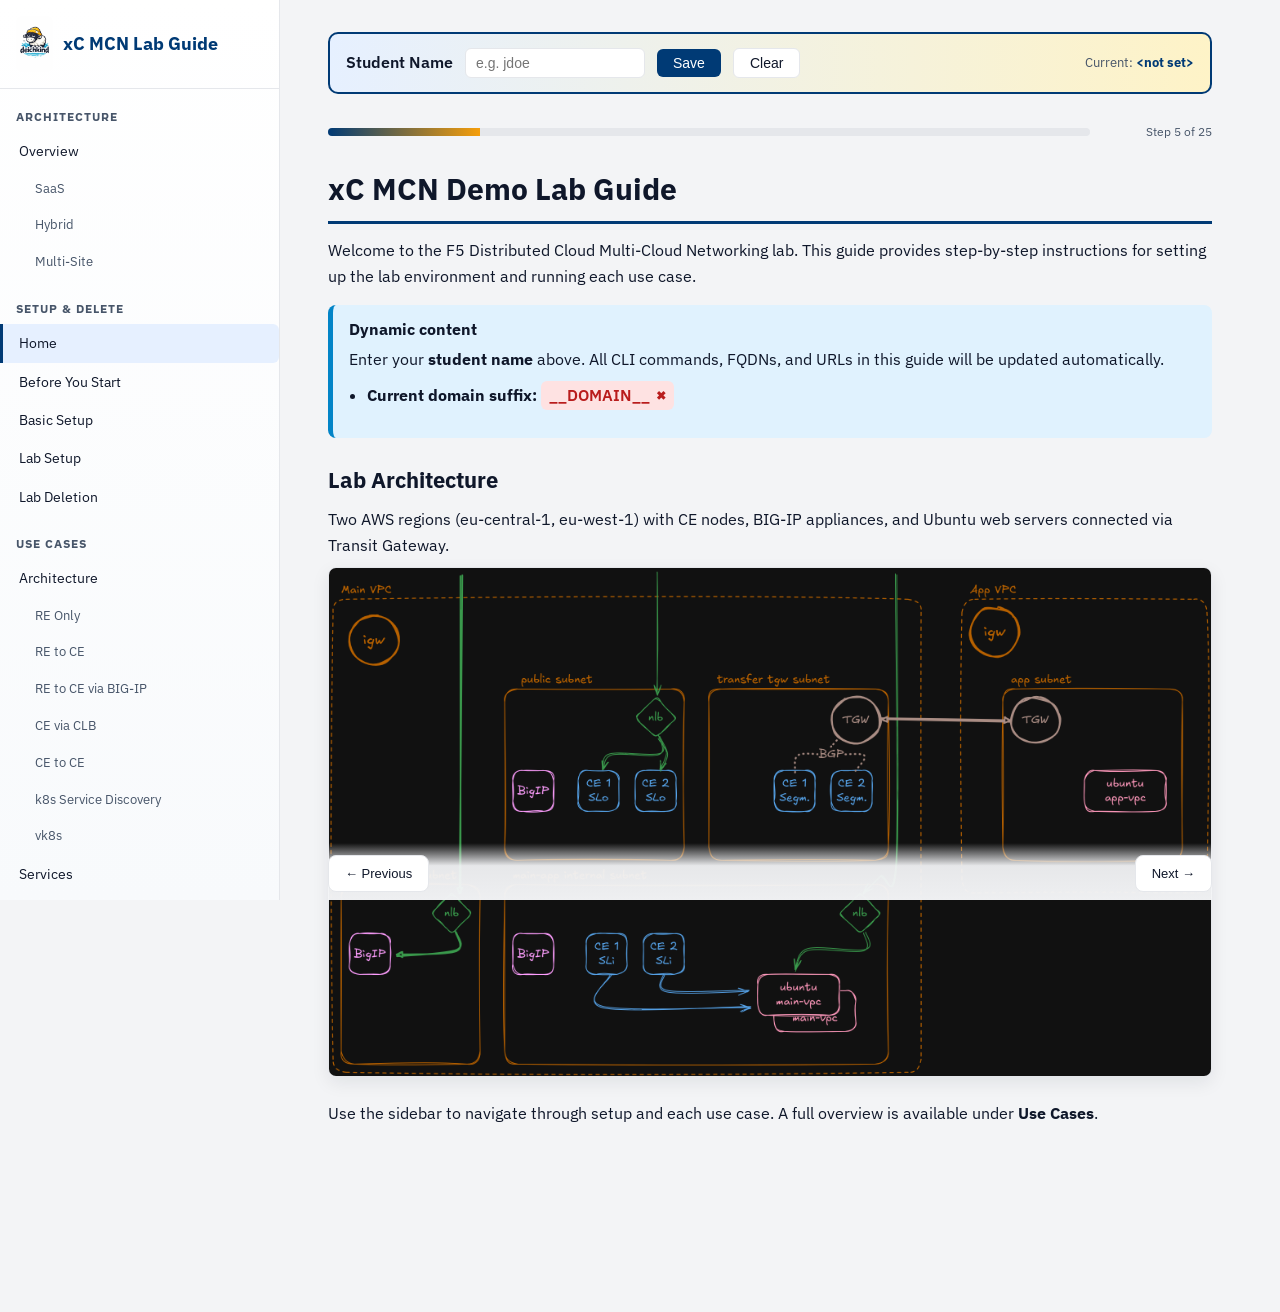
==== docs/lab-guide/index.html @ d55dbda2 "docs(config): add PARAMETERS.md as single source of truth, slim down lab guide table, link from all " ====
<!DOCTYPE html>
<html lang="en">
<head>
<meta charset="utf-8">
<meta name="viewport" content="width=device-width, initial-scale=1">
<title>xC MCN Demo Lab Guide</title>
<link rel="stylesheet" href="assets/style.css">
</head>
<body>

<nav class="sidebar">
  <div class="brand"><img src="../images/misc/de1chk1nd-logo.png" alt="de1chk1nd" class="brand-logo" onclick="openImageModal('../images/misc/de1chk1nd-logo.png')">xC MCN Lab Guide</div>
  <h2>Architecture</h2>
  <a href="#" data-target="arch-overview" onclick="show('arch-overview', event)">Overview</a>
  <a href="#" class="sub" data-target="arch-saas" onclick="show('arch-saas', event)">SaaS</a>
  <a href="#" class="sub" data-target="arch-hybrid" onclick="show('arch-hybrid', event)">Hybrid</a>
  <a href="#" class="sub" data-target="arch-multisite" onclick="show('arch-multisite', event)">Multi-Site</a>
  <h2>Setup &amp; Delete</h2>
  <a href="#" data-target="home" onclick="show('home', event)">Home</a>
  <a href="#" data-target="before-start" onclick="show('before-start', event)">Before You Start</a>
  <a href="#" data-target="os-setup" onclick="show('os-setup', event)">Basic Setup</a>
  <a href="#" data-target="setup-quick" onclick="show('setup-quick', event)">Lab Setup</a>
  <a href="#" data-target="lab-delete" onclick="show('lab-delete', event)">Lab Deletion</a>
  <h2>Use Cases</h2>
  <a href="#" data-target="use-cases" onclick="show('use-cases', event)">Architecture</a>
  <a href="#" class="sub" data-target="ns-re" onclick="show('ns-re', event)">RE Only</a>
  <a href="#" class="sub" data-target="ns-re-ce" onclick="show('ns-re-ce', event)">RE to CE</a>
  <a href="#" class="sub" data-target="ns-re-ce-bigip" onclick="show('ns-re-ce-bigip', event)">RE to CE via BIG-IP</a>
  <a href="#" class="sub" data-target="ns-ce-clb" onclick="show('ns-ce-clb', event)">CE via CLB</a>
  <a href="#" class="sub" data-target="ew-ce" onclick="show('ew-ce', event)">CE to CE</a>
  <a href="#" class="sub" data-target="sd-k8s" onclick="show('sd-k8s', event)">k8s Service Discovery</a>
  <a href="#" class="sub" data-target="vk8s" onclick="show('vk8s', event)">vk8s</a>
  <a href="#" data-target="svc-overview" onclick="show('svc-overview', event)">Services</a>
  <a href="#" class="sub" data-target="svc-jwt" onclick="show('svc-jwt', event)">JWT Validation</a>
  <a href="#" class="sub" data-target="svc-tls-auth" onclick="show('svc-tls-auth', event)">TLS Authentication</a>
  <hr class="divider">
  <h2>Work in Progress</h2>
  <a href="#" class="sub" data-target="wip" onclick="show('wip', event)">Use Cases</a>
  <hr class="divider">
  <h2>TL;DR</h2>
  <a href="#" class="sub" data-target="tldr-setup" onclick="show('tldr-setup', event)">Quick Setup</a>
  <a href="#" class="sub" data-target="tldr-teardown" onclick="show('tldr-teardown', event)">Teardown</a>
</nav>

<div class="main">

  <div class="student-bar">
    <label for="student-input">Student Name</label>
    <input id="student-input" type="text" placeholder="e.g. jdoe">
    <button onclick="saveStudent()">Save</button>
    <button class="ghost" onclick="clearStudent()">Clear</button>
    <span class="current">Current: <b id="student-display">&lt;not set&gt;</b></span>
  </div>

  <div class="progress">
    <div class="progress-track"><div class="progress-bar" id="progress-bar"></div></div>
    <div class="progress-label" id="progress-label">Step 1 of 12</div>
  </div>

  <!-- ===== ARCHITECTURE OVERVIEW ===== -->
  <section id="arch-overview">
    <h1>Architecture Overview</h1>

    <h2>What is F5 Distributed Cloud?</h2>
    <p>F5 Distributed Cloud (xC) is a platform that helps organizations make their applications <b>faster, more secure, and easier to manage</b> &mdash; no matter where they run.</p>
    <p>Whether your application is hosted in the public cloud, in a private data center, or spread across multiple environments: xC connects everything through <b>one global platform</b> with a single console and a unified policy engine. Instead of juggling separate tools for load balancing, WAF, DDoS, and networking, everything is consolidated in one place.</p>
    <p>The result: faster deployments, consistent security everywhere, and significantly less operational overhead.</p>

    <h2>The Global Network (PoPs)</h2>
    <p>At the core of xC is a global network of <b>Points of Presence (PoPs)</b> &mdash; think of them as secure entry points distributed around the world.</p>
    <p>When a user opens an application:</p>
    <ul>
      <li>They automatically connect to the <b>closest PoP</b></li>
      <li>Traffic is inspected, secured, and optimized right there</li>
      <li>Then it is safely forwarded to the application backend</li>
    </ul>
    <p>Every PoP is a full <b>Regional Edge (RE)</b> &mdash; not just a cache node. It can terminate TLS, apply WAF policies, mitigate DDoS attacks, and route requests to any backend, regardless of whether it runs in AWS, Azure, GCP, or on-premises.</p>
    <p>Because the PoPs are interconnected via a <b>private high-performance backbone</b> (not the public internet), traffic between locations is faster and more secure than traditional architectures.</p>
    <p>What makes this powerful:</p>
    <ul>
      <li>Users get <b>faster response times</b> &mdash; traffic is handled at the nearest edge</li>
      <li>Applications are <b>protected before traffic reaches them</b> &mdash; attacks are stopped at the PoP</li>
      <li>Organizations don&rsquo;t need to build their own global infrastructure</li>
    </ul>

    <a class="image-zoom" href="#" onclick="openImageModal('https://cdn.studio.f5.com/images/k6fem79d/production/f84444e070fd17eb003bcc18f01c0b40e561f7e3-8000x4500.png')">
      <img src="https://cdn.studio.f5.com/images/k6fem79d/production/f84444e070fd17eb003bcc18f01c0b40e561f7e3-8000x4500.png" alt="F5 Global Network PoP Infrastructure" style="max-width:100%">
    </a>
    <p><small>Source: <a href="https://www.f5.com/cloud" target="_blank" rel="noopener">f5.com/cloud</a></small></p>

    <h2>Business Use Cases</h2>

    <h3>Fast and Secure Public Applications</h3>
    <p>Deliver websites and APIs globally without worrying about infrastructure or attacks. The F5 network handles load balancing, security, and TLS &mdash; your team focuses on the application.</p>
    <p><b>Business value:</b> better user experience, higher conversion rates, fewer outages.</p>

    <h3>Secure Access to Private Applications</h3>
    <p>Employees and partners can access internal applications securely &mdash; without complex VPN setups. A lightweight Customer Edge in your environment connects to the platform automatically.</p>
    <p><b>Business value:</b> improved security (Zero Trust approach), easier access for users, reduced operational complexity.</p>

    <h3>Simplifying Multi-Cloud and Hybrid Environments</h3>
    <p>Applications often run in different places &mdash; AWS, Azure, on-prem, or all of the above. xC connects them into one consistent platform with unified policies and networking.</p>
    <p><b>Business value:</b> less complexity, faster deployments, more flexibility.</p>

    <h3>Connecting Legacy and Modern Applications</h3>
    <p>Existing systems in data centers can be securely connected or exposed without major redesign. Modernize at your own pace while keeping existing investments protected.</p>
    <p><b>Business value:</b> protect existing investments, enable gradual modernization, reduce risk during transformation.</p>

    <h2>Three Ways to Deploy</h2>
    <p>The platform is highly flexible and adapts to your environment &mdash; not the other way around. Depending on your requirements, you can deploy in three models:</p>
    <table>
      <tr><th>Model</th><th>Best For</th><th>How It Works</th></tr>
      <tr>
        <td><b><a href="#" data-target="arch-saas" onclick="show('arch-saas', event)">SaaS</a></b></td>
        <td>Quick wins, public-facing apps</td>
        <td>Traffic enters and exits via the F5 Global Network. No infrastructure to manage.</td>
      </tr>
      <tr>
        <td><b><a href="#" data-target="arch-hybrid" onclick="show('arch-hybrid', event)">Hybrid</a></b></td>
        <td>Private backends, compliance</td>
        <td>Traffic enters via the Global Network but exits through a Customer Edge (CE) into your private environment.</td>
      </tr>
      <tr>
        <td><b><a href="#" data-target="arch-multisite" onclick="show('arch-multisite', event)">Multi-Site</a></b></td>
        <td>East-west, edge computing</td>
        <td>Customer Edges at multiple locations connect through the xC fabric &mdash; secure cross-site communication without VPN tunnels.</td>
      </tr>
    </table>
    <p>The beauty of this approach: you can start with SaaS today and extend to Hybrid or Multi-Site tomorrow. Same console, same policies, no re-architecture required.</p>

    <hr>

    <h2>Putting It All Together</h2>
    <p>The following diagram shows how these three models work in practice:</p>
    <ol>
      <li><b>SaaS:</b> Users connect directly through the F5 PoP network to applications via the internet &mdash; security and load balancing are applied at the edge, no infrastructure needed.</li>
      <li><b>Hybrid:</b> Users connect via the PoP, which routes traffic through a private, encrypted tunnel to backend applications in your environment &mdash; no public exposure of your servers required.</li>
      <li><b>Multi-Site:</b> Internal users and applications at any site can connect n:n with other sites &mdash; with full security capabilities (WAF, DDoS, access control) applied at every hop.</li>
    </ol>
    <p>All three models are managed from <b>one console</b>, with <b>centralized policies</b> and <b>centralized logging</b> &mdash; regardless of how many sites, clouds, or deployment models you combine.</p>

    <a class="image-zoom" href="#" onclick="openImageModal('../images/overview-architecture/overview-xc.png')">
      <img src="../images/overview-architecture/overview-xc.png" alt="F5 Distributed Cloud Overview">
    </a>
  </section>
  <div class="section-nav" data-for="arch-overview" data-prev="home" data-next="arch-saas"></div>

  <!-- ===== ARCHITECTURE SAAS ===== -->
  <section id="arch-saas">
    <h1>SaaS Model</h1>
    <h2>The Fastest Path to Secure Application Delivery</h2>
    <p>In the SaaS model, your application traffic flows entirely through the <b>F5 Global Network</b>. Users connect to the nearest Regional Edge (PoP), where the platform terminates TLS, applies security policies (WAF, Bot Defense, DDoS), and forwards the request to your origin server over the internet.</p>
    <p>This is the architecture most people know from traditional CDN and WAF providers &mdash; and it works the same way here. The difference: it&rsquo;s just one deployment model out of three, and it shares the same policy engine and console as the more advanced options.</p>

    <a class="image-zoom" href="#" onclick="openImageModal('../images/overview-architecture/SaaS.png')">
      <img src="../images/overview-architecture/SaaS.png" alt="SaaS Architecture">
    </a>

    <h2>When to Use This</h2>
    <ul>
      <li>Public-facing web applications and APIs</li>
      <li>You want WAF, DDoS, and Bot protection <b>without deploying any infrastructure</b></li>
      <li>Your origin server is reachable over the internet (e.g. behind an AWS NLB, Azure LB, or a public IP)</li>
      <li>You need a quick, proven setup &mdash; minutes, not weeks</li>
    </ul>

    <h2>What You Get</h2>
    <ul>
      <li><b>Global load balancing</b> with anycast across 30+ PoPs</li>
      <li><b>Web Application Firewall</b> with managed rulesets (OWASP Top 10, CVEs, custom rules)</li>
      <li><b>DDoS mitigation</b> at the edge, before traffic reaches your infrastructure</li>
      <li><b>TLS management</b> with automated or custom certificates</li>
      <li><b>Observability</b> &mdash; request logs, security events, and dashboards out of the box</li>
    </ul>

    <div class="admonition info">
      <strong>In this lab</strong>
      The <a href="#" data-target="ns-re" onclick="show('ns-re', event)">RE Only</a> use case demonstrates the SaaS model: traffic enters via the Regional Edge and exits directly to the AWS backend via the internet.
    </div>
  </section>
  <div class="section-nav" data-for="arch-saas" data-prev="arch-overview" data-next="arch-hybrid"></div>

  <!-- ===== ARCHITECTURE HYBRID ===== -->
  <section id="arch-hybrid">
    <h1>Hybrid Model</h1>
    <h2>Extending the Platform Into Your Private Environment</h2>
    <p>The SaaS model works great for public backends &mdash; but what if your application runs in a private subnet, behind a firewall, or in an on-premises data center? That&rsquo;s where the <b>Customer Edge (CE)</b> comes in.</p>
    <p>A Customer Edge is a lightweight node (virtual machine or bare metal) that you deploy in your own environment. It connects back to the F5 Global Network automatically &mdash; no inbound firewall rules, no VPN configuration, no public IPs required. Traffic enters via the Regional Edge (just like SaaS), but instead of exiting over the internet, it travels through the private xC fabric to the CE, which forwards it to your local backend.</p>

    <a class="image-zoom" href="#" onclick="openImageModal('../images/overview-architecture/Hybrid.png')">
      <img src="../images/overview-architecture/Hybrid.png" alt="Hybrid Architecture">
    </a>

    <h2>Why This Matters</h2>
    <p>Traditional hybrid architectures require you to set up VPN tunnels, manage routing tables, and deploy separate security appliances at each location. With xC, you get all of that in a single deployment:</p>
    <ul>
      <li><b>One console</b> for security policies across cloud and on-prem</li>
      <li><b>No inbound firewall rules</b> &mdash; the CE initiates the connection outward</li>
      <li><b>Consistent WAF/Bot/DDoS protection</b> regardless of where the backend runs</li>
      <li><b>Faster time-to-service</b> &mdash; deploy a CE, point the load balancer to it, done</li>
    </ul>
    <p>You consolidate load balancing, security, and networking into one platform. That&rsquo;s less infrastructure to manage, fewer moving parts, and faster deployments.</p>

    <h2>When to Use This</h2>
    <ul>
      <li>Applications in private subnets (AWS VPC, Azure VNet, on-prem DC)</li>
      <li>You want the same security posture for cloud and on-prem workloads</li>
      <li>Compliance requirements that prevent direct internet exposure of backends</li>
      <li>You&rsquo;re looking to consolidate multiple tools (LB + WAF + networking) into one platform</li>
    </ul>

    <div class="admonition info">
      <strong>In this lab</strong>
      The <a href="#" data-target="ns-re-ce" onclick="show('ns-re-ce', event)">RE to CE</a> and <a href="#" data-target="ns-re-ce-bigip" onclick="show('ns-re-ce-bigip', event)">RE to CE via BIG-IP</a> use cases demonstrate the Hybrid model: traffic enters via RE and exits through the CE to private backends.
    </div>
  </section>
  <div class="section-nav" data-for="arch-hybrid" data-prev="arch-saas" data-next="arch-multisite"></div>

  <!-- ===== ARCHITECTURE MULTI-SITE ===== -->
  <section id="arch-multisite">
    <h1>Multi-Site Model</h1>
    <h2>Your Private PoPs &mdash; Everywhere</h2>
    <p>Think of the Customer Edge as more than just a gateway. In the Multi-Site model, the CE becomes a <b>full application proxy</b> at each location &mdash; capable of running load balancers, web application firewalls, and even container workloads directly at the edge.</p>
    <p>In simple terms: <b>you extend the F5 Global Network with your own private PoPs.</b> Each CE site can terminate traffic locally, apply security policies, and communicate with other CE sites through the xC fabric &mdash; without VPN tunnels, without VPC peering, without complex routing tables.</p>

    <a class="image-zoom" href="#" onclick="openImageModal('../images/overview-architecture/multi-site.png')">
      <img src="../images/overview-architecture/multi-site.png" alt="Multi-Site Architecture">
    </a>

    <h2>East-West Without the Complexity</h2>
    <p>Traditionally, connecting applications across regions or data centers means setting up VPN tunnels, Transit Gateways, or MPLS circuits. Each new connection adds complexity, cost, and latency.</p>
    <p>With xC Multi-Site, it&rsquo;s different: every CE automatically connects to every other CE through the xC fabric. Want to route traffic from Frankfurt to Dublin? Just create a load balancer that points from one CE to the other &mdash; the fabric handles the rest. Encrypted, fast, and with full security policies applied.</p>

    <h2>What a Customer Edge Can Do</h2>
    <ul>
      <li><b>Local TLS termination</b> &mdash; no round-trip to the cloud for every request</li>
      <li><b>Local WAF and security policies</b> &mdash; same policies as the global platform, enforced at the edge</li>
      <li><b>East-west load balancing</b> &mdash; route traffic between sites with low latency</li>
      <li><b>Service discovery</b> &mdash; automatically discover Kubernetes services or other endpoints</li>
      <li><b>Edge computing (vk8s)</b> &mdash; run container workloads directly on the CE, managed from the xC console</li>
    </ul>

    <h2>When to Use This</h2>
    <ul>
      <li>Cross-region or cross-cloud communication (east-west traffic)</li>
      <li>Applications that need local processing at the edge (latency-sensitive workloads)</li>
      <li>You want a consistent security and networking layer across all your sites</li>
      <li>You&rsquo;re replacing or consolidating VPN/MPLS/Transit Gateway setups</li>
    </ul>

    <div class="admonition info">
      <strong>In this lab</strong>
      The <a href="#" data-target="ns-ce-clb" onclick="show('ns-ce-clb', event)">CE via CLB</a>, <a href="#" data-target="ew-ce" onclick="show('ew-ce', event)">CE to CE</a>, <a href="#" data-target="sd-k8s" onclick="show('sd-k8s', event)">k8s Service Discovery</a>, and <a href="#" data-target="vk8s" onclick="show('vk8s', event)">vk8s</a> use cases demonstrate the Multi-Site model.
    </div>
  </section>
  <div class="section-nav" data-for="arch-multisite" data-prev="arch-hybrid" data-next="home"></div>

  <!-- ===== HOME ===== -->
  <section id="home" class="active">
    <h1>xC MCN Demo Lab Guide</h1>
    <p>Welcome to the F5 Distributed Cloud Multi-Cloud Networking lab. This guide provides step-by-step instructions for setting up the lab environment and running each use case.</p>

    <div class="admonition info">
      <strong>Dynamic content</strong>
      Enter your <b>student name</b> above. All CLI commands, FQDNs, and URLs in this guide will be updated automatically.
      <ul>
        <li><b>Current domain suffix:</b> <span id="domain-status" class="domain-badge pending">__DOMAIN__</span></li>
      </ul>
    </div>

    <h2>Lab Architecture</h2>
    <p>Two AWS regions (eu-central-1, eu-west-1) with CE nodes, BIG-IP appliances, and Ubuntu web servers connected via Transit Gateway.</p>
    <a class="image-zoom" href="#" onclick="openImageModal('../images/overview-aws-lab-v3.png')">
      <img src="../images/overview-aws-lab-v3.png" alt="AWS Lab Overview">
    </a>

    <p>Use the sidebar to navigate through setup and each use case. A full overview is available under <b>Use Cases</b>.</p>
  </section>
  <div class="section-nav" data-for="home" data-prev="arch-multisite" data-next="before-start"></div>

  <!-- ===== BEFORE YOU START ===== -->
  <section id="before-start">
    <h1>Before You Start</h1>
    <p>This lab expects a local workstation with tools installed and a few credentials on hand.</p>

    <h2>Prerequisites</h2>
    <table>
      <tr><th>Tool</th><th>Min Version</th><th>Purpose</th></tr>
      <tr><td>Terraform</td><td>&gt;= 1.0</td><td>Infrastructure provisioning</td></tr>
      <tr><td>Python 3</td><td>&gt;= 3.9</td><td>Setup scripts, CA generation</td></tr>
      <tr><td>yq</td><td>&gt;= 4.x</td><td>YAML parsing in shell</td></tr>
      <tr><td>envsubst</td><td>any</td><td>Template rendering in use cases</td></tr>
      <tr><td>ssh</td><td>any</td><td>Remote access for service discovery</td></tr>
      <tr><td>base64</td><td>any</td><td>Kubeconfig encoding</td></tr>
      <tr><td>curl</td><td>any</td><td>xC API calls</td></tr>
      <tr><td>openssl</td><td>any</td><td>Certificate generation</td></tr>
      <tr><td>git</td><td>any</td><td>Repository root detection</td></tr>
    </table>

    <h2>Required Credentials</h2>
    <ul>
      <li>AWS Access Key + Secret (and STS Token if temporary)</li>
      <li>xC Tenant name and Namespace</li>
      <li>xC API certificate (.p12) and password</li>
    </ul>

    <div class="admonition info">
      <strong>Tip</strong>
      Your student name will be used in domain names and resource naming. Set it once at the top of the page.
      <div class="note">Student name must be DNS-safe: lowercase <code>[a-z0-9-]</code>, 1-16 chars, start/end alphanumeric.</div>
    </div>
  </section>
  <div class="section-nav" data-for="before-start" data-prev="home" data-next="os-setup"></div>

  <!-- ===== BASIC SETUP ===== -->
  <section id="os-setup">
    <h1>Basic Setup</h1>
    <p>Three steps: install OS tools, clone the repository, then set up a Python environment.</p>

    <h2 class="step">1. Install Tools</h2>

    <p class="platform-heading linux">Linux (Ubuntu / Debian)</p>
<pre><code># Terraform
wget -O - https://apt.releases.hashicorp.com/gpg | sudo gpg --dearmor -o /usr/share/keyrings/hashicorp-archive-keyring.gpg
echo "deb [signed-by=/usr/share/keyrings/hashicorp-archive-keyring.gpg] https://apt.releases.hashicorp.com $(lsb_release -cs) main" | sudo tee /etc/apt/sources.list.d/hashicorp.list
sudo apt update && sudo apt install -y terraform

# Python 3 + pip
sudo apt install -y python3 python3-pip

# Tools
sudo apt install -y yq curl openssl git gettext-base
</code></pre>

    <p class="platform-heading mac">macOS</p>
<pre><code>brew install terraform python yq curl openssl git gettext
</code></pre>

    <div class="admonition info">
      <strong>Note</strong>
      <code>gettext-base</code> (Linux) / <code>gettext</code> (macOS) provides <code>envsubst</code> which is required by the use-case scripts.
    </div>

    <h2 class="step">2. Python Packages</h2>
    <p>Python dependencies are managed via <code>requirements.txt</code> in a virtual environment. This works the same on Linux and macOS.</p>

    <h3>Clone the repository</h3>
<pre><code>git clone https://github.com/de1chk1nd/xC-mcn-demo.git
cd xC-mcn-demo
</code></pre>

    <h3>Create venv and install dependencies</h3>
<pre><code>python3 -m venv .venv
source .venv/bin/activate
pip install -r requirements.txt
</code></pre>

  </section>
  <div class="section-nav" data-for="os-setup" data-prev="before-start" data-next="setup-quick"></div>

  <!-- ===== USE CASE OVERVIEW ===== -->
  <section id="use-cases">
    <h1>Use Cases Overview</h1>

    <div class="admonition info">
      <strong>Student name required</strong>
      All FQDNs and test links on the following pages are generated dynamically based on your student name. Make sure it is set in the bar above before proceeding.
      <ul>
        <li><b>Domain suffix:</b> <span class="domain-badge pending">__DOMAIN__</span></li>
      </ul>
    </div>

    <p>All automated use cases live under <code>xC-use-cases/</code> and have <code>setup.sh</code> and <code>delete.sh</code> scripts.</p>
    <table>
      <tr><th>Use Case</th><th>Direction</th><th>Ingress</th><th>Egress</th><th>WAF</th></tr>
      <tr><td><a href="#" data-target="ns-re" onclick="show('ns-re', event)">N-S RE only</a></td><td>North-South</td><td>RE</td><td>Internet</td><td>Yes</td></tr>
      <tr><td><a href="#" data-target="ns-re-ce" onclick="show('ns-re-ce', event)">N-S RE to CE</a></td><td>North-South</td><td>RE</td><td>CE</td><td>Yes</td></tr>
      <tr><td><a href="#" data-target="ns-re-ce-bigip" onclick="show('ns-re-ce-bigip', event)">N-S RE to CE via BigIP</a></td><td>North-South</td><td>RE</td><td>CE &rarr; BigIP</td><td>Yes</td></tr>
      <tr><td><a href="#" data-target="ns-ce-clb" onclick="show('ns-ce-clb', event)">N-S CE via CLB</a></td><td>North-South</td><td>CE (CLB)</td><td>CE</td><td>Yes</td></tr>
      <tr><td><a href="#" data-target="ew-ce" onclick="show('ew-ce', event)">E-W CE to CE</a></td><td>East-West</td><td>CE</td><td>CE (remote)</td><td>Yes</td></tr>
      <tr><td><a href="#" data-target="sd-k8s" onclick="show('sd-k8s', event)">k8s Service Discovery</a></td><td>North-South</td><td>RE</td><td>CE &rarr; k8s</td><td>Yes</td></tr>
      <tr><td><a href="#" data-target="vk8s" onclick="show('vk8s', event)">vk8s</a></td><td>North-South</td><td>RE</td><td>CE (vk8s)</td><td>Yes</td></tr>
    </table>
  </section>
  <div class="section-nav" data-for="use-cases" data-prev="lab-delete" data-next="ns-re"></div>

  <!-- ===== LAB SETUP ===== -->
  <section id="setup-quick">
    <h1>Lab Setup</h1>
    <p>This assumes you completed the <b>Basic Setup</b> (tools installed, repo cloned). If you are returning on a different day, start with Step 1 to re-activate your environment.</p>

    <h2 class="step">1. Activate Environment</h2>
    <p>Navigate into the repository and activate the Python virtual environment.</p>
<pre><code>cd xC-mcn-demo
source .venv/bin/activate</code></pre>

    <h2 class="step">2. Gather Credentials</h2>
    <p>You need two sets of credentials before configuring the lab.</p>

    <h3>F5 xC API Certificate</h3>
    <ol>
      <li>Log in to the <b>F5 Distributed Cloud Console</b>.</li>
      <li>Navigate to <b>Administration &rarr; Credentials &rarr; API Credentials</b>.</li>
      <li>Create or download an API certificate (<code>.p12</code> file).</li>
      <li>Note the <b>password</b> you set during creation.</li>
      <li>Copy the file into the repository:</li>
    </ol>
<pre><code>cp ~/Downloads/your-cert.p12 ./setup-init/.xC/</code></pre>

    <h3>AWS Credentials</h3>
    <p>Obtain temporary (STS) or static AWS credentials from your AWS account or lab portal:</p>
    <ul>
      <li><code>aws_access_key_id</code></li>
      <li><code>aws_secret_access_key</code></li>
      <li><code>aws_session_token</code> (if using STS / temporary credentials)</li>
    </ul>

    <h2 class="step">3. Configure</h2>
    <p>Copy the template and open it in your editor:</p>
<pre><code>cp ./setup-init/template/config.yaml ./setup-init/config.yaml
vim ./setup-init/config.yaml</code></pre>

    <p>Fill in the required parameters (<b>*</b>). Everything else is auto-populated or has sensible defaults.</p>

    <table>
      <tr><th>Section</th><th>Parameter</th><th></th><th>Description</th></tr>
      <tr><td rowspan="3"><b>aws</b></td><td><code>aws_access_key_id</code></td><td><b>*</b></td><td>AWS Access Key (or set <code>AWS_ACCESS_KEY_ID</code> env var)</td></tr>
      <tr><td><code>aws_secret_access_key</code></td><td><b>*</b></td><td>AWS Secret Key (or set <code>AWS_SECRET_ACCESS_KEY</code> env var)</td></tr>
      <tr><td><code>aws_session_token</code></td><td></td><td>STS token if using temporary credentials (or <code>AWS_SESSION_TOKEN</code> env var)</td></tr>
      <tr><td rowspan="2"><b>student</b></td><td><code>name</code></td><td><b>*</b></td><td>Your unique lab ID &mdash; drives DNS, certs, and resource naming</td></tr>
      <tr><td><code>email</code></td><td><b>*</b></td><td>Contact email for resource tagging</td></tr>
      <tr><td rowspan="3"><b>xC</b></td><td><code>p12_auth</code></td><td><b>*</b></td><td>Path to the <code>.p12</code> certificate file</td></tr>
      <tr><td><code>p_12_pwd</code></td><td><b>*</b></td><td>Password for the P12 certificate</td></tr>
      <tr><td><code>tenant</code></td><td><b>*</b></td><td>xC tenant name &mdash; <code>tenant_api</code> and <code>tenant_shrt</code> are auto-derived</td></tr>
      <tr><td><b>xC</b></td><td><code>tenant_anycast_ip</code></td><td></td><td>Auto-fetched from API &mdash; set manually to override with a secondary IP</td></tr>
      <tr><td><b>f5</b></td><td><code>f5_password</code></td><td></td><td>BIG-IP admin password (default provided)</td></tr>
    </table>
    <p><small><b>*</b> = mandatory. All other parameters are auto-populated, auto-derived, or have defaults. See the <a href="../../setup-init/template/PARAMETERS.md" target="_blank" rel="noopener">full parameter reference</a> for details.</small></p>

    <div class="admonition warning">
      <strong>About the student name</strong>
      This is the most important parameter. It defines your DNS domain suffix (<code>__DOMAIN__</code>) and is used in certificate names, xC object names, SSH key paths, and Route53 records. Choose it carefully &mdash; changing it later requires a full teardown and redeploy. Rules: lowercase letters, digits, and hyphens only (<code>[a-z0-9-]</code>), max 16 characters.
    </div>

    <h2 class="step">4. Deploy</h2>
<pre><code>./setup-init/bin/initialize.sh init</code></pre>
    <p>This will automatically:</p>
    <ul>
      <li>Detect your public IP</li>
      <li>Generate a Certificate Authority in <code>./setup-init/.cert/ca/</code></li>
      <li>Update AWS credentials in <code>~/.aws/credentials</code></li>
      <li>Convert the xC P12 certificate to PEM</li>
      <li>Run Terraform (<code>fmt</code>, <code>init</code>, <code>plan</code>, <code>apply</code>)</li>
    </ul>

    <h2 class="step">5. Post Install</h2>
    <p>Add local <code>/etc/hosts</code> entries and open SSH sessions to all lab servers.</p>

    <p class="platform-heading linux">Linux</p>
    <p>Hostfile</p>
<pre><code>terraform -chdir="./infrastructure" output -raw etc-hosts | xclip -sel clip
sudo vim /etc/hosts</code></pre>
    <p>SSH Access</p>
<pre><code>chmod +x ./setup-init/.ssh/ssh-key-permission_lnx.sh
./setup-init/.ssh/ssh-key-permission_lnx.sh all</code></pre>

    <p class="platform-heading mac">macOS</p>
    <p>Hostfile</p>
<pre><code>terraform -chdir="./infrastructure" output -raw etc-hosts | pbcopy
sudo vim /etc/hosts</code></pre>
    <p>SSH Access</p>
<pre><code>chmod +x ./setup-init/.ssh/ssh-key-permission_mac.sh
./setup-init/.ssh/ssh-key-permission_mac.sh all</code></pre>

    <hr>

    <h2>Appendix: Lab Setup Reference</h2>

    <h3>Wait for Components</h3>
    <table>
      <tr><th>Component</th><th>Estimated Time</th><th>How to verify</th></tr>
      <tr><td>Terraform</td><td>2-3 min</td><td>Script completes without errors</td></tr>
      <tr><td>BIG-IP</td><td>5-7 min</td><td>AS3 deploys pools and virtual servers</td></tr>
      <tr><td>xC Gateways</td><td>15-20 min</td><td>Check xC Console: gateways show <b>online</b></td></tr>
    </table>

    <h3>Device Access</h3>
    <table>
      <tr><th>Device</th><th>FQDN</th><th>Username</th><th>Password</th></tr>
      <tr>
        <td><span class="region-central">BIG-IP EU-Central</span></td>
        <td><a href="https://bigip-mgmt-eu-central-1.__DOMAIN__" target="_blank" rel="noopener"><code>bigip-mgmt-eu-central-1.__DOMAIN__</code></a></td>
        <td><code>admin</code></td>
        <td><code>DefaultLabPwd!2026</code> *</td>
      </tr>
      <tr>
        <td><span class="region-west">BIG-IP EU-West</span></td>
        <td><a href="https://bigip-mgmt-eu-west-1.__DOMAIN__" target="_blank" rel="noopener"><code>bigip-mgmt-eu-west-1.__DOMAIN__</code></a></td>
        <td><code>admin</code></td>
        <td><code>DefaultLabPwd!2026</code> *</td>
      </tr>
    </table>
    <p><small>* Default password &mdash; verify the current value in <code>setup-init/config.yaml</code> → <code>f5_password</code></small></p>

    <h3>Initialization Commands</h3>
    <table>
      <tr><th>Command</th><th>Description</th></tr>
      <tr><td><code>./setup-init/bin/initialize.sh init</code></td><td>Full initialization: IP detection, CA, AWS credentials, xC cert, Anycast IP, Terraform deploy</td></tr>
      <tr><td><code>./setup-init/bin/initialize.sh update-creds</code></td><td>Update AWS credentials only (after STS token rotation)</td></tr>
      <tr><td><code>./setup-init/bin/initialize.sh generate-ca</code></td><td>Generate Certificate Authority only (no Terraform, no AWS)</td></tr>
    </table>

  </section>
  <div class="section-nav" data-for="setup-quick" data-prev="os-setup" data-next="lab-delete"></div>

  <!-- ===== LAB DELETION ===== -->
  <section id="lab-delete">
    <h1>Lab Deletion</h1>
    <p>When you are done with the lab, tear down all infrastructure and clean up local artifacts.</p>

    <h2 class="step">1. Update Credentials (if expired)</h2>
    <p>If your AWS credentials have expired since the initial setup, update <code>config.yaml</code> and run:</p>
<pre><code>./setup-init/bin/initialize.sh update-creds</code></pre>

    <h2 class="step">2. Destroy Infrastructure</h2>
    <p>This will destroy all AWS resources, remove generated certificates, clean up the AWS profile, and reset auto-populated config values.</p>
<pre><code>./setup-init/bin/delete.sh</code></pre>

    <h2 class="step">3. Remove /etc/hosts Entries</h2>
    <p>Manually remove the lab entries you added during post install:</p>
<pre><code>sudo vim /etc/hosts</code></pre>

    <div class="admonition warning">
      <strong>What the delete script removes</strong>
      <ul>
        <li>All Terraform-managed AWS infrastructure</li>
        <li>Generated xC PEM certificate (<code>.xC/xc-curl.crt.pem</code>)</li>
        <li>CA and domain certificates (<code>.cert/</code>)</li>
        <li>AWS credentials profile (<code>xc-mcn-lab</code>) from <code>~/.aws/credentials</code></li>
        <li>Auto-populated values in <code>config.yaml</code> (IP, CA paths)</li>
      </ul>
    </div>
  </section>
  <div class="section-nav" data-for="lab-delete" data-prev="setup-quick" data-next="use-cases"></div>

  <!-- ===== NS RE ONLY ===== -->
  <section id="ns-re">
    <h1>North-South: RE Only</h1>
    <p>Create an HTTP load balancer with ingress and egress via <b>Regional Edge (RE)</b>.</p>
    <p>Egress goes directly via the Internet using DNS service discovery (FQDN) of AWS NLB names across EU-Central-1 and EU-West-1. A default <b>Web Application Firewall</b> policy is attached to the load balancer, guaranteeing common security policies and metrics across different environments.</p>

    <a class="image-zoom" href="#" onclick="openImageModal('../images/use-cases/RE-only.png')">
      <img src="../images/use-cases/RE-only.png" alt="Use Case - RE Only">
    </a>

    <h2>Deploy</h2>
    <p>The script fetches NLB DNS names from Terraform outputs, generates origin pool and load balancer payloads from templates, and creates both objects via the xC API.</p>
<pre><code>chmod +x "./xC-use-cases/Architecture/RE-only/bin/setup.sh"
"./xC-use-cases/Architecture/RE-only/bin/setup.sh"</code></pre>

    <h2>Test</h2>
    <p>Access the load balancer FQDN and verify the <b>hostname</b> field in the JSON response. Load balancing alternates between eu-central-1 and eu-west-1.</p>
    <div class="test-row">
      <a class="test-access" href="https://echo-public.__DOMAIN__" target="_blank" rel="noopener">
        <span class="arrow">&#8594;</span> echo-public.__DOMAIN__
      </a>
      <a class="test-waf" href="https://echo-public.__DOMAIN__/?a=%3Cscript%3E" target="_blank" rel="noopener">Test WAF</a>
    </div>

    <h2>Delete</h2>
    <p>Removes the HTTP load balancer, origin pool, and cleans up generated payload files.</p>
<pre><code>chmod +x "./xC-use-cases/Architecture/RE-only/bin/delete.sh"
"./xC-use-cases/Architecture/RE-only/bin/delete.sh"</code></pre>

    <hr>
    <h2>Appendix</h2>
    <div class="tech-doc-ref">
      <span>&#128196;</span>
      <span>For file references, API endpoints, and script details see the <a href="../../xC-use-cases/Architecture/RE-only/README.md" target="_blank" rel="noopener">Technical Documentation</a></span>
    </div>
  </section>
  <div class="section-nav" data-for="ns-re" data-prev="use-cases" data-next="ns-re-ce"></div>

  <!-- ===== NS RE to CE ===== -->
  <section id="ns-re-ce">
    <h1>North-South: RE to CE</h1>
    <p>Create HTTP load balancers with ingress via <b>Regional Edge (RE)</b> and egress via <b>Customer Edge (CE)</b> on AWS.</p>
    <p>Three load balancers are deployed: a combined LB routing to both regions, and one dedicated LB per region (eu-central, eu-west). A default <b>Web Application Firewall</b> policy is attached to each load balancer.</p>

    <a class="image-zoom" href="#" onclick="openImageModal('../images/use-cases/RE-to-CE.png')">
      <img src="../images/use-cases/RE-to-CE.png" alt="Use Case - RE to CE">
    </a>

    <h2>Deploy</h2>
    <p>The script generates server certificates for all three FQDNs, uploads them to xC, and creates the HTTP load balancers via the xC API.</p>
<pre><code>chmod +x "./xC-use-cases/Architecture/RE-to-CE/bin/setup.sh"
"./xC-use-cases/Architecture/RE-to-CE/bin/setup.sh"</code></pre>

    <h2>Test</h2>
    <p>Verify the <b>hostname</b> field in the JSON response. The regional LBs return servers from their region only, while the combined LB load balances across both regions.</p>
    <div class="test-row">
      <a class="test-access" href="https://echo-hybrid.__DOMAIN__" target="_blank" rel="noopener">
        <span class="arrow">&#8594;</span> echo-hybrid.__DOMAIN__
      </a>
      <a class="test-waf" href="https://echo-hybrid.__DOMAIN__/?a=%3Cscript%3E" target="_blank" rel="noopener">Test WAF</a>
    </div>
    <div class="test-row">
      <a class="test-access" href="https://echo-hybrid-central.__DOMAIN__" target="_blank" rel="noopener">
        <span class="arrow">&#8594;</span> echo-hybrid-central.__DOMAIN__
      </a>
      <a class="test-waf" href="https://echo-hybrid-central.__DOMAIN__/?a=%3Cscript%3E" target="_blank" rel="noopener">Test WAF</a>
    </div>
    <div class="test-row">
      <a class="test-access" href="https://echo-hybrid-west.__DOMAIN__" target="_blank" rel="noopener">
        <span class="arrow">&#8594;</span> echo-hybrid-west.__DOMAIN__
      </a>
      <a class="test-waf" href="https://echo-hybrid-west.__DOMAIN__/?a=%3Cscript%3E" target="_blank" rel="noopener">Test WAF</a>
    </div>

    <h2>Delete</h2>
    <p>Removes all three HTTP load balancers, certificates from xC, and cleans up generated files.</p>
<pre><code>chmod +x "./xC-use-cases/Architecture/RE-to-CE/bin/delete.sh"
"./xC-use-cases/Architecture/RE-to-CE/bin/delete.sh"</code></pre>

    <hr>
    <h2>Appendix</h2>
    <div class="tech-doc-ref">
      <span>&#128196;</span>
      <span>For file references, API endpoints, and script details see the <a href="../../xC-use-cases/Architecture/RE-to-CE/README.md" target="_blank" rel="noopener">Technical Documentation</a></span>
    </div>
  </section>
  <div class="section-nav" data-for="ns-re-ce" data-prev="ns-re" data-next="ns-re-ce-bigip"></div>

  <!-- ===== NS RE to CE via BIG-IP ===== -->
  <section id="ns-re-ce-bigip">
    <h1>North-South: RE to CE via BIG-IP</h1>
    <p>Create HTTP load balancers with ingress via <b>Regional Edge (RE)</b> and egress via <b>Customer Edge (CE)</b> on AWS, forwarding traffic to a local <b>BIG-IP</b> appliance. One load balancer per region, each pointing to the BIG-IP origin pool in its respective region.</p>
    <p>A default <b>Web Application Firewall</b> policy is attached to each load balancer. The BIG-IP appliance injects a custom header via an iRule, demonstrating F5 "better together" integration.</p>

    <a class="image-zoom" href="#" onclick="openImageModal('../images/use-cases/RE-to-CE w bigip.png')">
      <img src="../images/use-cases/RE-to-CE w bigip.png" alt="Use Case - RE to CE via BIG-IP">
    </a>

    <h2>Deploy</h2>
    <p>The script generates server certificates for both FQDNs, uploads them to xC, and creates the HTTP load balancers via the xC API.</p>
<pre><code>chmod +x "./xC-use-cases/Architecture/RE-to-CE-bigip/bin/setup.sh"
"./xC-use-cases/Architecture/RE-to-CE-bigip/bin/setup.sh"</code></pre>

    <h2>Test</h2>
    <p>Access each FQDN and verify the JSON response. Since traffic passes through the BIG-IP, you should see a <b>custom header</b> injected by a BIG-IP iRule in the response.</p>
    <div class="test-row">
      <a class="test-access" href="https://bigip-echo-eu-central.__DOMAIN__" target="_blank" rel="noopener">
        <span class="arrow">&#8594;</span> bigip-echo-eu-central.__DOMAIN__
      </a>
      <a class="test-waf" href="https://bigip-echo-eu-central.__DOMAIN__/?a=%3Cscript%3E" target="_blank" rel="noopener">Test WAF</a>
    </div>
    <div class="test-row">
      <a class="test-access" href="https://bigip-echo-eu-west.__DOMAIN__" target="_blank" rel="noopener">
        <span class="arrow">&#8594;</span> bigip-echo-eu-west.__DOMAIN__
      </a>
      <a class="test-waf" href="https://bigip-echo-eu-west.__DOMAIN__/?a=%3Cscript%3E" target="_blank" rel="noopener">Test WAF</a>
    </div>

    <h3>iRule Custom Header</h3>
    <p>The BIG-IP iRule adds a custom header to every response. Look for the additional header entry in the JSON output:</p>
    <a class="image-zoom" href="#" onclick="openImageModal('../images/use-cases/re-to-ce-bigip/00-header-json.png')">
      <img src="../images/use-cases/re-to-ce-bigip/00-header-json.png" alt="iRule custom header in JSON response">
    </a>

    <h2>Delete</h2>
    <p>Removes both HTTP load balancers, certificates from xC, and cleans up generated files.</p>
<pre><code>chmod +x "./xC-use-cases/Architecture/RE-to-CE-bigip/bin/delete.sh"
"./xC-use-cases/Architecture/RE-to-CE-bigip/bin/delete.sh"</code></pre>

    <hr>

    <h2>Appendix: BIG-IP APM Local Authentication</h2>
    <p>Add an APM access policy with local user authentication on the eu-central BIG-IP. This demonstrates how BIG-IP APM can enforce authentication in front of application workloads, even when traffic is routed through the xC fabric.</p>

    <h3>BIG-IP Management Access</h3>
    <table>
      <tr><th>Device</th><th>FQDN</th><th>Username</th><th>Password</th></tr>
      <tr>
        <td><span class="region-central">BIG-IP EU-Central</span></td>
        <td><a href="https://bigip-mgmt-eu-central-1.__DOMAIN__" target="_blank" rel="noopener"><code>bigip-mgmt-eu-central-1.__DOMAIN__</code></a></td>
        <td><code>admin</code></td>
        <td><code>DefaultLabPwd!2026</code> *</td>
      </tr>
      <tr>
        <td><span class="region-west">BIG-IP EU-West</span></td>
        <td><a href="https://bigip-mgmt-eu-west-1.__DOMAIN__" target="_blank" rel="noopener"><code>bigip-mgmt-eu-west-1.__DOMAIN__</code></a></td>
        <td><code>admin</code></td>
        <td><code>DefaultLabPwd!2026</code> *</td>
      </tr>
    </table>
    <p><small>* Default password &mdash; verify the current value in <code>setup-init/config.yaml</code> → <code>f5_password</code></small></p>

    <h3>Step 1: Create Local User Database</h3>
    <p>Navigate to <b>Access &rarr; Authentication &rarr; Local User DB &rarr; Instances</b> and create a new instance <code>local-user-db</code>.</p>
    <a class="image-zoom" href="#" onclick="openImageModal('../images/use-cases/re-to-ce-bigip/01-bigip-local-db.png')">
      <img src="../images/use-cases/re-to-ce-bigip/01-bigip-local-db.png" alt="BIG-IP Local User Database">
    </a>

    <h3>Step 2: Create a User</h3>
    <p>Add a user to the local database: username <code>alice</code>, password of your choice, instance <code>local-user-db</code>.</p>
    <a class="image-zoom" href="#" onclick="openImageModal('../images/use-cases/re-to-ce-bigip/02-bigip-local-user.png')">
      <img src="../images/use-cases/re-to-ce-bigip/02-bigip-local-user.png" alt="BIG-IP Local User">
    </a>

    <h3>Step 3: Create Access Profile</h3>
    <p>Navigate to <b>Access &rarr; Profiles / Policies &rarr; Access Profiles</b> and create a new profile <code>local-auth</code> (type: <b>All</b>, language: <b>English</b>).</p>
    <a class="image-zoom" href="#" onclick="openImageModal('../images/use-cases/re-to-ce-bigip/03-access-profile.png')">
      <img src="../images/use-cases/re-to-ce-bigip/03-access-profile.png" alt="BIG-IP Access Profile">
    </a>

    <h3>Step 4: Edit Access Policy</h3>
    <p>Open the Visual Policy Editor and configure the flow:</p>
    <p><b>Start &rarr; Login Page &rarr; LocalDB Auth</b> (instance <code>local-user-db</code>) <b>&rarr; Allow</b></p>
    <p>Click <b>Apply Access Policy</b> when done.</p>
    <a class="image-zoom" href="#" onclick="openImageModal('../images/use-cases/re-to-ce-bigip/04-access-vpe.png')">
      <img src="../images/use-cases/re-to-ce-bigip/04-access-vpe.png" alt="BIG-IP Visual Policy Editor">
    </a>

    <h3>Step 5: Assign Policy to Virtual Server</h3>
    <p>Switch to partition <code>xcmcnlab</code>, then assign the <code>local-auth</code> access profile to the virtual server <code>echo443tlspass</code>.</p>

    <h3>Step 6: Test Authentication</h3>
    <p>Access the FQDN again. An authentication prompt should appear. Log in with the user <code>alice</code> you created earlier.</p>
    <a class="image-zoom" href="#" onclick="openImageModal('../images/use-cases/re-to-ce-bigip/003-auth-screen.png')">
      <img src="../images/use-cases/re-to-ce-bigip/003-auth-screen.png" alt="BIG-IP APM Authentication Screen">
    </a>

    <hr>
    <h2>Appendix</h2>
    <div class="tech-doc-ref">
      <span>&#128196;</span>
      <span>For file references, API endpoints, and script details see the <a href="../../xC-use-cases/Architecture/RE-to-CE-bigip/README.md" target="_blank" rel="noopener">Technical Documentation</a></span>
    </div>
  </section>
  <div class="section-nav" data-for="ns-re-ce-bigip" data-prev="ns-re-ce" data-next="ns-ce-clb"></div>

  <!-- ===== NS CE via CLB ===== -->
  <section id="ns-ce-clb">
    <h1>North-South: CE via Cloud Load Balancer</h1>
    <p>Create HTTPS load balancers that are <b>advertised directly on the Customer Edge (CE)</b> rather than on the Regional Edge. Traffic never leaves the local region and does not traverse the global F5 network.</p>
    <p>An AWS <b>Network Load Balancer (NLB)</b> in each region forwards external traffic to the CE node. A default <b>Web Application Firewall</b> policy is attached, providing SaaS-managed WAAP at the edge without requiring a Regional Edge.</p>

    <a class="image-zoom" href="#" onclick="openImageModal('../images/use-cases/CE-via-clb.png')">
      <img src="../images/use-cases/CE-via-clb.png" alt="Use Case - CE via CLB">
    </a>

    <h2>Deploy</h2>
    <p>The script generates server certificates, uploads them to xC, and creates one HTTPS load balancer per region, each advertised on the CE virtual site in its respective region.</p>
<pre><code>chmod +x "./xC-use-cases/Architecture/CE-via-CLB/bin/setup.sh"
"./xC-use-cases/Architecture/CE-via-CLB/bin/setup.sh"</code></pre>

    <h2>Test &mdash; External (via NLB)</h2>
    <p>External clients reach the application through the AWS NLB, which forwards traffic to the CE node. The CE terminates the TLS session and applies the WAF policy locally. Requires local <code>/etc/hosts</code> entries (see Post Install).</p>
    <div class="test-row">
      <a class="test-access" href="https://app-ce-eu-central-1.__DOMAIN__" target="_blank" rel="noopener">
        <span class="arrow">&#8594;</span> app-ce-eu-central-1.__DOMAIN__
      </a>
      <a class="test-waf" href="https://app-ce-eu-central-1.__DOMAIN__/?a=%3Cscript%3E" target="_blank" rel="noopener">Test WAF</a>
    </div>
    <div class="test-row">
      <a class="test-access" href="https://app-ce-eu-west-1.__DOMAIN__" target="_blank" rel="noopener">
        <span class="arrow">&#8594;</span> app-ce-eu-west-1.__DOMAIN__
      </a>
      <a class="test-waf" href="https://app-ce-eu-west-1.__DOMAIN__/?a=%3Cscript%3E" target="_blank" rel="noopener">Test WAF</a>
    </div>

    <h2>Test &mdash; Internal (via SSH)</h2>
    <p>Because the load balancer is advertised on the <b>CE node itself</b> (not on the Regional Edge), any host inside the same VPC can reach it directly by resolving the FQDN to the CE&rsquo;s local IP address. This means the same WAF policy protects both external and internal traffic without any additional configuration.</p>
    <p>This is a key advantage of CE-based load balancers: a single deployment covers two scenarios at once:</p>
    <ul>
      <li><b>External &rarr; CE:</b> Internet clients reach the app via the NLB, which NATs to the CE address. The CE terminates TLS, applies the WAF, and forwards to the origin.</li>
      <li><b>Internal &rarr; CE:</b> Local servers (e.g. Ubuntu web servers) resolve the same FQDN to the CE directly. Every internal request also passes through the xC WAF &mdash; no separate internal load balancer or policy is needed.</li>
    </ul>

    <div class="admonition info">
      <strong>Why does this work?</strong>
      When a load balancer is advertised on a CE virtual site, the CE node binds the FQDN to its own local interfaces (inside and outside). Any DNS query within the VPC resolves to the CE&rsquo;s private IP, so local traffic flows directly to the CE without leaving the network &mdash; but still receives the full xC WAF treatment.
    </div>

    <p>SSH into one of the Ubuntu servers and test. If you have not imported the lab CA, you can skip TLS verification with <code>-k</code>:</p>
<pre><code># Normal request (skip TLS verification)
curl --silent -k https://app-ce-eu-central-1.__DOMAIN__ | grep "Server address"

# XSS test -- WAF should block
curl --silent -k "https://app-ce-eu-central-1.__DOMAIN__?a=&lt;script&gt;"</code></pre>

    <h2>Delete</h2>
    <p>Removes both HTTPS load balancers, certificates from xC, and cleans up generated files.</p>
<pre><code>chmod +x "./xC-use-cases/Architecture/CE-via-CLB/bin/delete.sh"
"./xC-use-cases/Architecture/CE-via-CLB/bin/delete.sh"</code></pre>

    <hr>
    <h2>Appendix</h2>
    <div class="tech-doc-ref">
      <span>&#128196;</span>
      <span>For file references, API endpoints, and script details see the <a href="../../xC-use-cases/Architecture/CE-via-CLB/README.md" target="_blank" rel="noopener">Technical Documentation</a></span>
    </div>
  </section>
  <div class="section-nav" data-for="ns-ce-clb" data-prev="ns-re-ce-bigip" data-next="ew-ce"></div>

  <!-- ===== EW CE to CE ===== -->
  <section id="ew-ce">
    <h1>East-West: CE to CE</h1>
    <p>Create internal HTTPS load balancers for <b>cross-region east-west traffic</b> between Customer Edge sites. Each region gets an LB that routes to the <b>opposite</b> region&rsquo;s origin pool.</p>
    <p>No VPC peering or Transit Gateway is required &mdash; connectivity is provided entirely by the <b>xC fabric</b>. Both load balancers share the same FQDN (<code>remote-web</code>) but are advertised on different CE virtual sites, so each region resolves the name to its local CE and gets routed to the remote origin. A default <b>Web Application Firewall</b> policy is attached.</p>

    <a class="image-zoom" href="#" onclick="openImageModal('../images/use-cases/CE-to-CE.png')">
      <img src="../images/use-cases/CE-to-CE.png" alt="Use Case - CE to CE">
    </a>

    <h2>Deploy</h2>
    <p>The script generates a server certificate for the shared FQDN, uploads it to xC, and creates two HTTPS load balancers (one per region, each pointing to the opposite region&rsquo;s origin pool).</p>
<pre><code>chmod +x "./xC-use-cases/Architecture/CE-to-CE/bin/setup.sh"
"./xC-use-cases/Architecture/CE-to-CE/bin/setup.sh"</code></pre>

    <h2>Test</h2>
    <p>SSH into an Ubuntu server and curl the internal LB. The response should come from the <b>opposite</b> region, proving cross-region connectivity via the xC fabric:</p>
<pre><code># From eu-central: response should come from eu-west
curl -k --silent https://remote-web.__DOMAIN__ | grep "Server name"

# From eu-west: response should come from eu-central
curl -k --silent https://remote-web.__DOMAIN__ | grep "Server name"

# WAF test -- should be blocked
curl -k --silent "https://remote-web.__DOMAIN__?a=&lt;script&gt;"</code></pre>

    <table>
      <tr><th>SSH into</th><th>LB Name</th><th>Traffic Flow</th><th>Response from</th></tr>
      <tr>
        <td><span class="region-central">EU-Central-1</span></td>
        <td><code>lb-api-int-central</code></td>
        <td><span class="region-central">Central</span> <span class="route-arrow">&#10132;</span> <span class="region-west">West</span></td>
        <td><span class="region-west">EU-West-1 NGINX</span></td>
      </tr>
      <tr>
        <td><span class="region-west">EU-West-1</span></td>
        <td><code>lb-api-int-west</code></td>
        <td><span class="region-west">West</span> <span class="route-arrow">&#10132;</span> <span class="region-central">Central</span></td>
        <td><span class="region-central">EU-Central-1 NGINX</span></td>
      </tr>
    </table>

    <div class="admonition info">
      <strong>How does this work?</strong>
      Both load balancers use the same FQDN <code>remote-web.__DOMAIN__</code>, but each is advertised only on the CE virtual site in its own region (<code>SITE_NETWORK_INSIDE</code>). When an Ubuntu server in eu-central resolves the FQDN, it reaches the local CE, which routes the request through the xC fabric to the origin pool in eu-west &mdash; and vice versa. This enables secure cross-region connectivity without any direct VPC peering.
    </div>

    <h2>Delete</h2>
    <p>Removes both HTTPS load balancers, the certificate from xC, and cleans up generated files.</p>
<pre><code>chmod +x "./xC-use-cases/Architecture/CE-to-CE/bin/delete.sh"
"./xC-use-cases/Architecture/CE-to-CE/bin/delete.sh"</code></pre>

    <hr>
    <h2>Appendix</h2>
    <div class="tech-doc-ref">
      <span>&#128196;</span>
      <span>For file references, API endpoints, and script details see the <a href="../../xC-use-cases/Architecture/CE-to-CE/README.md" target="_blank" rel="noopener">Technical Documentation</a></span>
    </div>
  </section>
  <div class="section-nav" data-for="ew-ce" data-prev="ns-ce-clb" data-next="sd-k8s"></div>

  <!-- ===== EW Network Connect ===== -->
  <section id="ew-nwc">
    <h1>East-West: Network Connect (L3 VPN)</h1>
    <div class="admonition warning"><strong>Beta</strong> This lab section is in beta. Routing only possible via GW01-to-GW01 CE nodes.</div>
    <p>Establishes a full L3 VPN tunnel between both AWS sites using xC segments.</p>
    <h2>Steps</h2>
    <ol>
      <li>Create a Segment: <code>__STUDENT__-global-vrf</code></li>
      <li>Go to Multi-Cloud Network Connect &rarr; Site Management &rarr; Customer Edges &rarr; your CE &rarr; Manage</li>
      <li>On interface <code>ens6</code>, change VRF from <b>SITE LOCAL INSIDE</b> to <b>Segment (Global VRF)</b> and select the segment. Repeat for both GW01 (eu-west and eu-central).</li>
      <li>Check CE Routes</li>
      <li>Test access</li>
    </ol>
    <h2>Delete</h2>
    <p>Change interface setting back to <b>SITE_LOCAL_INSIDE</b>.</p>
  </section>
  <div class="section-nav" data-for="ew-nwc" data-prev="ew-ce" data-next="sd-k8s"></div>

  <!-- ===== SD K8s ===== -->
  <section id="sd-k8s">
    <h1>k8s Service Discovery</h1>
    <p>Create <b>Kubernetes service discovery</b> objects for minikube clusters running on CE sites. The setup script SSHs into each Ubuntu server, fetches the kubeconfig, deploys an echo application, and registers service discovery objects, origin pools, and HTTPS load balancers with the xC API.</p>
    <p>Three load balancers are deployed: one per region and one combined LB routing to both. A default <b>Web Application Firewall</b> policy is attached to each load balancer.</p>

    <a class="image-zoom" href="#" onclick="openImageModal('../images/use-cases/SD-k8s.png')">
      <img src="../images/use-cases/SD-k8s.png" alt="Use Case - k8s Service Discovery">
    </a>

    <h2>Deploy</h2>
    <p>The script generates server certificates for all three FQDNs, uploads them to xC, fetches kubeconfigs via SSH, deploys the echo app to both minikube clusters, then creates service discovery objects, origin pools, and load balancers.</p>
<pre><code>chmod +x "./xC-use-cases/Architecture/k8s-service-discovery/bin/setup.sh"
"./xC-use-cases/Architecture/k8s-service-discovery/bin/setup.sh"</code></pre>

    <h2>Test</h2>
    <p>Access each FQDN and verify the response. The regional LBs return pods from their region only, while the combined LB distributes across both.</p>
    <div class="test-row">
      <a class="test-access" href="https://k8s.__DOMAIN__" target="_blank" rel="noopener">
        <span class="arrow">&#8594;</span> k8s.__DOMAIN__
      </a>
      <a class="test-waf" href="https://k8s.__DOMAIN__/?a=%3Cscript%3E" target="_blank" rel="noopener">Test WAF</a>
    </div>
    <div class="test-row">
      <a class="test-access" href="https://k8s-central.__DOMAIN__" target="_blank" rel="noopener">
        <span class="arrow">&#8594;</span> k8s-central.__DOMAIN__
      </a>
      <a class="test-waf" href="https://k8s-central.__DOMAIN__/?a=%3Cscript%3E" target="_blank" rel="noopener">Test WAF</a>
    </div>
    <div class="test-row">
      <a class="test-access" href="https://k8s-west.__DOMAIN__" target="_blank" rel="noopener">
        <span class="arrow">&#8594;</span> k8s-west.__DOMAIN__
      </a>
      <a class="test-waf" href="https://k8s-west.__DOMAIN__/?a=%3Cscript%3E" target="_blank" rel="noopener">Test WAF</a>
    </div>

    <h2>Delete</h2>
    <p>Removes all three load balancers, origin pools, service discovery objects, certificates from xC, and cleans up generated files.</p>
<pre><code>chmod +x "./xC-use-cases/Architecture/k8s-service-discovery/bin/delete.sh"
"./xC-use-cases/Architecture/k8s-service-discovery/bin/delete.sh"</code></pre>

    <hr>

    <h2>Appendix: k8s Service Discovery Reference</h2>

    <h3>Further Reading</h3>
    <table>
      <tr><th>Resource</th><th>Notes</th></tr>
      <tr><td><a href="https://community.f5.com/kb/technicalarticles/kubernetes-architecture-options-with-f5-distributed-cloud-services/306550" target="_blank" rel="noopener">K8s Architecture Options</a></td><td>General k8s options &mdash; focus on Secure k8s Gateway</td></tr>
      <tr><td><a href="https://community.f5.com/kb/technicalarticles/service-discovery-and-authentication-options-for-kubernetes-providers-eks-aks-gc/297576" target="_blank" rel="noopener">SD kubeconfig</a></td><td>How to create kubeconfig for cloud providers</td></tr>
      <tr><td><a href="https://community.f5.com/kb/technicalarticles/using-a-kubernetes-serviceaccount-for-service-discovery-with-f5-distributed-clou/300225" target="_blank" rel="noopener">SD k8s RBAC</a></td><td>Create kubeconfig with RBAC</td></tr>
    </table>

    <div class="tech-doc-ref">
      <span>&#128196;</span>
      <span>For file references, API endpoints, and script details see the <a href="../../xC-use-cases/Architecture/k8s-service-discovery/README.md" target="_blank" rel="noopener">Technical Documentation</a></span>
    </div>
  </section>
  <div class="section-nav" data-for="sd-k8s" data-prev="ew-ce" data-next="vk8s"></div>

  <!-- ===== SD BIG-IP ===== -->
  <section id="sd-bigip">
    <h1>Service Discovery: BIG-IP</h1>
    <div class="admonition warning"><strong>Early Access</strong> This feature is still Early Access. Use with caution.</div>
    <h2>BIG-IP Access</h2>
    <table>
      <tr><th>Device</th><th>FQDN</th><th>Username</th><th>Password</th></tr>
      <tr>
        <td><span class="region-central">BIG-IP EU-Central</span></td>
        <td><a href="https://bigip-mgmt-eu-central-1.__DOMAIN__" target="_blank" rel="noopener"><code>bigip-mgmt-eu-central-1.__DOMAIN__</code></a></td>
        <td><code>admin</code></td>
        <td><code>DefaultLabPwd!2026</code> *</td>
      </tr>
      <tr>
        <td><span class="region-west">BIG-IP EU-West</span></td>
        <td><a href="https://bigip-mgmt-eu-west-1.__DOMAIN__" target="_blank" rel="noopener"><code>bigip-mgmt-eu-west-1.__DOMAIN__</code></a></td>
        <td><code>admin</code></td>
        <td><code>DefaultLabPwd!2026</code> *</td>
      </tr>
    </table>
    <p><small>* Default password &mdash; verify the current value in <code>setup-init/config.yaml</code> → <code>f5_password</code></small></p>
    <h2>Create Service Discovery</h2>
    <h3>EU-Central</h3>
    <ul>
      <li><b>Name:</b> <code>sd-bigip-__STUDENT__-central</code></li>
      <li><b>Site:</b> <code>system/__STUDENT__-****-aws-eu-central-1</code></li>
      <li><b>Type:</b> Site Local Network</li>
    </ul>
    <h3>EU-West</h3>
    <ul>
      <li><b>Name:</b> <code>sd-bigip-__STUDENT__-west</code></li>
      <li><b>Site:</b> <code>system/__STUDENT__-****-aws-eu-west-1</code></li>
      <li><b>Type:</b> Site Local Network</li>
    </ul>
  </section>
  <div class="section-nav" data-for="sd-bigip" data-prev="sd-k8s" data-next="vk8s"></div>

  <!-- ===== vk8s ===== -->
  <section id="vk8s">
    <h1>Edge Computing: vk8s</h1>
    <p>Deploy container workloads to CE sites using F5 xC <b>virtual Kubernetes (vk8s)</b>. Pods run directly on Customer Edge nodes without requiring a separate Kubernetes cluster.</p>
    <p>The setup script creates a vk8s cluster via Terraform, deploys an <code>echo-aws</code> workload to both CE sites, creates origin pools and HTTPS load balancers. A default <b>Web Application Firewall</b> policy is attached to each load balancer.</p>

    <a class="image-zoom" href="#" onclick="openImageModal('../images/use-cases/vk8s.png')">
      <img src="../images/use-cases/vk8s.png" alt="Use Case - vk8s">
    </a>

    <h2>Deploy</h2>
    <p>The script creates the vk8s cluster via xC API, generates server certificates, uploads them to xC, deploys the echo-aws workload, and creates origin pools and load balancers.</p>
<pre><code>chmod +x ./xC-use-cases/Architecture/vk8s/bin/setup.sh
./xC-use-cases/Architecture/vk8s/bin/setup.sh</code></pre>

    <h2>Test</h2>
    <p>Access each FQDN and verify the response comes from a vk8s pod running on the respective CE site.</p>
    <div class="test-row">
      <a class="test-access" href="https://vk8s-eu-central.__DOMAIN__" target="_blank" rel="noopener">
        <span class="arrow">&#8594;</span> vk8s-eu-central.__DOMAIN__
      </a>
      <a class="test-waf" href="https://vk8s-eu-central.__DOMAIN__/?a=%3Cscript%3E" target="_blank" rel="noopener">Test WAF</a>
    </div>
    <div class="test-row">
      <a class="test-access" href="https://vk8s-eu-west.__DOMAIN__" target="_blank" rel="noopener">
        <span class="arrow">&#8594;</span> vk8s-eu-west.__DOMAIN__
      </a>
      <a class="test-waf" href="https://vk8s-eu-west.__DOMAIN__/?a=%3Cscript%3E" target="_blank" rel="noopener">Test WAF</a>
    </div>

    <h2>Delete</h2>
    <p>Removes load balancers, origin pools, workload, vk8s cluster, and certificates from xC, and cleans up generated files.</p>
<pre><code>chmod +x ./xC-use-cases/Architecture/vk8s/bin/delete.sh
./xC-use-cases/Architecture/vk8s/bin/delete.sh</code></pre>

    <hr>

    <h2>Appendix: vk8s Reference</h2>

    <div class="tech-doc-ref">
      <span>&#128196;</span>
      <span>For file references, API endpoints, and script details see the <a href="../../xC-use-cases/Architecture/vk8s/README.md" target="_blank" rel="noopener">Technical Documentation</a></span>
    </div>
  </section>
  <div class="section-nav" data-for="vk8s" data-prev="sd-k8s" data-next="svc-overview"></div>

  <!-- ===== SERVICES OVERVIEW ===== -->
  <section id="svc-overview">
    <h1>Services Overview</h1>

    <div class="admonition info">
      <strong>Student name required</strong>
      All FQDNs and test links on the following pages are generated dynamically based on your student name. Make sure it is set in the bar above before proceeding.
      <ul>
        <li><b>Domain suffix:</b> <span class="domain-badge pending">__DOMAIN__</span></li>
      </ul>
    </div>

    <p>xC platform services that can be applied across all use cases. Each service section includes configuration steps and test instructions.</p>
    <table>
      <tr><th>Service</th><th>Category</th><th>Status</th><th>Description</th></tr>
      <tr><td><a href="#" data-target="svc-jwt" onclick="show('svc-jwt', event)">JWT Validation</a></td><td>API Security</td><td>Active</td><td>JWT token validation (RS256, blocking mode) on xC HTTP load balancers</td></tr>
      <tr><td><a href="#" data-target="svc-tls-auth" onclick="show('svc-tls-auth', event)">TLS Authentication</a></td><td>Security</td><td>Active</td><td>mTLS client authentication with certificate header injection</td></tr>
    </table>
  </section>
  <div class="section-nav" data-for="svc-overview" data-prev="vk8s" data-next="svc-jwt"></div>

  <!-- ===== TLS AUTHENTICATION ===== -->
  <section id="svc-tls-auth">
    <h1>TLS Authentication (mTLS)</h1>
    <p>Create an HTTPS load balancer with <b>mutual TLS (mTLS)</b> authentication. Clients must present a valid client certificate signed by the lab CA to access the application. The load balancer extracts certificate fields and injects them as HTTP headers.</p>

    <!-- TODO: architecture diagram placeholder -->

    <h2>Deploy</h2>
    <p>The script generates a server certificate, creates client certificates for two test users (<code>alice@mordor.de</code> and <code>bob@shire.de</code>), uploads the server cert to xC, and creates the HTTP load balancer with mTLS enabled.</p>
<pre><code>chmod +x "./xC-use-cases/Services/tls-authentication/bin/setup.sh"
"./xC-use-cases/Services/tls-authentication/bin/setup.sh"</code></pre>

    <h2>Test</h2>
    <p>Access the load balancer with a client certificate. The JSON response should include the injected <code>x-client-cert-*</code> headers showing the client&rsquo;s identity.</p>

    <p>
      <a class="test-access" href="https://mtls.__DOMAIN__" target="_blank" rel="noopener">
        <span class="arrow">&#8594;</span> mtls.__DOMAIN__
      </a>
    </p>

    <div class="admonition warning">
      <strong>Browser access requires client cert import</strong>
      To test via browser, import one of the client certificates (.cert + .key) into your browser or OS keychain. The curl examples below are easier for quick testing.
    </div>

    <h3>curl &mdash; Alice (alice@mordor.de)</h3>
<pre><code>curl -vk \
  --cert "./xC-use-cases/Services/tls-authentication/etc/client-certs/alice-mordor-de.cert" \
  --key  "./xC-use-cases/Services/tls-authentication/etc/client-certs/alice-mordor-de.key" \
  https://mtls.__DOMAIN__</code></pre>

    <h3>curl &mdash; Bob (bob@shire.de)</h3>
<pre><code>curl -vk \
  --cert "./xC-use-cases/Services/tls-authentication/etc/client-certs/bob-shire-de.cert" \
  --key  "./xC-use-cases/Services/tls-authentication/etc/client-certs/bob-shire-de.key" \
  https://mtls.__DOMAIN__</code></pre>

    <h3>curl &mdash; Without client cert (should fail)</h3>
<pre><code>curl -vk https://mtls.__DOMAIN__</code></pre>
    <p>This request should be rejected by the load balancer with a TLS handshake error, since no client certificate is presented.</p>

    <div class="admonition info">
      <strong>Adapting the curl paths</strong>
      The client cert paths above assume you are running curl from the repository root. If you are in a different directory, adjust the <code>--cert</code> and <code>--key</code> paths accordingly. The client certs are stored in <code>xC-use-cases/Services/tls-authentication/etc/client-certs/</code>.
    </div>

    <h3>Expected Response</h3>
    <p>When using a valid client cert, the JSON echo response should contain an <code>x-forwarded-client-cert</code> (XFCC) header injected by the load balancer. This header contains the client certificate details:</p>
    <table>
      <tr><th>XFCC Element</th><th>Content</th></tr>
      <tr><td><code>Cert</code></td><td>URL-encoded client certificate</td></tr>
      <tr><td><code>Chain</code></td><td>URL-encoded certificate chain</td></tr>
      <tr><td><code>Subject</code></td><td>Client cert subject DN (e.g. <code>CN=alice@mordor.de,OU=de1chk1nd,O=xC-MCN-Lab</code>)</td></tr>
      <tr><td><code>URI</code></td><td>SAN URI if present</td></tr>
      <tr><td><code>DNS</code></td><td>SAN DNS if present</td></tr>
    </table>
    <p>Look for the <code>x-forwarded-client-cert</code> header in the JSON response to verify the client identity was passed through.</p>

    <h2>Delete</h2>
    <p>Removes the HTTP load balancer, server certificate, trusted CA list from xC, and cleans up all generated files including client certificates.</p>
<pre><code>chmod +x "./xC-use-cases/Services/tls-authentication/bin/delete.sh"
"./xC-use-cases/Services/tls-authentication/bin/delete.sh"</code></pre>

    <hr>
    <h2>Appendix</h2>

    <h3>Certificate-Based Access Control with Service Policies</h3>
    <p>After mTLS authentication, the load balancer injects the <code>x-forwarded-client-cert</code> (XFCC) header containing the client certificate details. You can use <b>xC Service Policies</b> to enforce access control based on these certificate fields.</p>

    <p>The setup script creates a service policy <code>sp-${STUDENT}-mtls-cert-check</code> that demonstrates this pattern:</p>
    <ul>
      <li><b>Rule 1 (Deny):</b> If the XFCC header does <em>not</em> match <code>CN=...@mordor.de</code> &rarr; block the request (403)</li>
      <li><b>Rule 2 (Allow):</b> Everything else (i.e. <code>@mordor.de</code> users) &rarr; allow</li>
    </ul>

    <div class="admonition info">
      <strong>Manual step required</strong>
      The service policy is created by the setup script, but must be <b>manually assigned</b> to the load balancer <code>lb-mtls</code> in the xC Console: <b>HTTP Load Balancer &rarr; Edit &rarr; Common Security Controls &rarr; Service Policies</b>.
    </div>

    <p>The key insight is that Service Policies evaluate <b>after</b> the mTLS handshake and header injection. This means you can use standard header matching (regex, exact, invert) on the XFCC Subject field to implement fine-grained access control based on client certificate attributes like CN, OU, O, or email.</p>

    <h3>Regex Pattern</h3>
    <p>xC uses <b>RE2 regex syntax</b>. The pattern used in this lab:</p>
<pre><code>CN=[^,]*@mordor\.de</code></pre>
    <p>This matches any XFCC header where the CN field ends with <code>@mordor.de</code>. Combined with <code>invert_matcher: true</code>, it denies all requests where this pattern does <em>not</em> match.</p>

    <div class="tech-doc-ref">
      <span>&#128196;</span>
      <span>For file references, API endpoints, and script details see the <a href="../../xC-use-cases/Services/tls-authentication/README.md" target="_blank" rel="noopener">Technical Documentation</a></span>
    </div>
  </section>
  <div class="section-nav" data-for="svc-tls-auth" data-prev="svc-jwt" data-next="wip"></div>

  <!-- ===== JWT VALIDATION ===== -->
  <section id="svc-jwt">
    <h1>JWT Validation</h1>
    <p>Create an HTTPS load balancer with <b>JWT validation</b> in blocking mode. Requests must include a valid <code>Authorization: Bearer &lt;token&gt;</code> header. The JWT is signed with RS256 using the lab CA private key, and the load balancer validates it against an inline JWKS.</p>

    <!-- TODO: architecture diagram placeholder -->

    <h2>Deploy</h2>
    <p>The script generates a server certificate, creates two JWT tokens (valid + invalid), extracts the JWKS from the CA public key, and deploys the HTTP load balancer with JWT validation in blocking mode.</p>
<pre><code>chmod +x "./xC-use-cases/Services/jwt-validation/bin/setup.sh"
"./xC-use-cases/Services/jwt-validation/bin/setup.sh"</code></pre>

    <h2>Test</h2>
    <p>Three test scenarios demonstrate the JWT validation behavior:</p>

    <p>
      <a class="test-access" href="https://jwt.__DOMAIN__" target="_blank" rel="noopener">
        <span class="arrow">&#8594;</span> jwt.__DOMAIN__
      </a>
    </p>

    <h3>Test 1: No token (should be blocked)</h3>
<pre><code>curl -vk https://jwt.__DOMAIN__</code></pre>
    <p>Expected: <b>401 Unauthorized</b> &mdash; no JWT provided, request is rejected.</p>

    <h3>Test 2: Valid token (should pass)</h3>
<pre><code>curl -vk \
  -H "Authorization: Bearer $(cat ./xC-use-cases/Services/jwt-validation/etc/tokens/valid.jwt)" \
  https://jwt.__DOMAIN__</code></pre>
    <p>Expected: <b>200 OK</b> &mdash; valid issuer, audience, and signature. The echo response should show the full request details.</p>

    <h3>Test 3: Invalid claim (should be blocked)</h3>
<pre><code>curl -vk \
  -H "Authorization: Bearer $(cat ./xC-use-cases/Services/jwt-validation/etc/tokens/invalid.jwt)" \
  https://jwt.__DOMAIN__</code></pre>
    <p>Expected: <b>401/403</b> &mdash; the token is cryptographically valid (signed by the same CA), but the issuer claim (<code>https://evil.attacker.com</code>) does not match the expected value. The load balancer rejects the request based on claims validation.</p>

    <div class="admonition info">
      <strong>How does this work?</strong>
      The LB is configured with <code>jwt_validation</code> in blocking mode. It extracts the Bearer token from the <code>Authorization</code> header, validates the RS256 signature against the inline JWKS, and checks that the <code>iss</code> (issuer) and <code>aud</code> (audience) claims match the expected values. Mandatory claims are <code>iss</code>, <code>aud</code>, <code>sub</code>, and <code>exp</code>.
    </div>

    <h3>JWT Claims Reference</h3>
    <table>
      <tr><th>Claim</th><th>Valid Token</th><th>Invalid Token</th></tr>
      <tr><td><code>iss</code></td><td><code>https://lab.__DOMAIN__</code></td><td><code>https://evil.attacker.com</code></td></tr>
      <tr><td><code>aud</code></td><td><code>https://jwt.__DOMAIN__</code></td><td><code>https://jwt.__DOMAIN__</code></td></tr>
      <tr><td><code>sub</code></td><td><code>__STUDENT__@xc-mcn-lab</code></td><td><code>attacker@evil.com</code></td></tr>
    </table>

    <h2>Delete</h2>
    <p>Removes the HTTP load balancer, server certificate from xC, and cleans up all generated files including JWT tokens and JWKS.</p>
<pre><code>chmod +x "./xC-use-cases/Services/jwt-validation/bin/delete.sh"
"./xC-use-cases/Services/jwt-validation/bin/delete.sh"</code></pre>

    <hr>
    <h2>Appendix</h2>
    <div class="tech-doc-ref">
      <span>&#128196;</span>
      <span>For file references, API endpoints, and script details see the <a href="../../xC-use-cases/Services/jwt-validation/README.md" target="_blank" rel="noopener">Technical Documentation</a></span>
    </div>
  </section>
  <div class="section-nav" data-for="svc-jwt" data-prev="svc-overview" data-next="svc-tls-auth"></div>

  <!-- ===== WIP ===== -->
  <section id="wip">
    <h1>Work in Progress</h1>
    <p>The following use cases are planned or in early development and not yet part of the guided lab.</p>
    <table>
      <tr><th>Use Case</th><th>Category</th><th>Status</th><th>Notes</th></tr>
      <tr><td>Network Connect (L3 VPN)</td><td>East-West</td><td>Idea</td><td>Routing limited to GW01-to-GW01 CE nodes</td></tr>
      <tr><td>BIG-IP Service Discovery</td><td>Service Discovery</td><td>Idea</td><td>Automatic endpoint discovery from BIG-IP</td></tr>
      <tr><td><a href="../../xC-use-cases/Evaluation/bgp-anycast-routing/README.md" target="_blank" rel="noopener">BGP Anycast Routing</a></td><td>Networking</td><td>Evaluating</td><td>BGP peering with CE nodes via FRR</td></tr>
      <tr><td>Web Application Scan</td><td>Security</td><td>Idea</td><td>Automated vulnerability scanning (Juice Shop)</td></tr>
    </table>
  </section>
  <div class="section-nav" data-for="wip" data-prev="svc-jwt" data-next="tldr-setup"></div>

  <!-- ===== TL;DR QUICK SETUP ===== -->
  <section id="tldr-setup">
    <h1>TL;DR &mdash; Quick Setup</h1>

    <h2>1. Clone &amp; Prepare</h2>
<pre><code>git clone https://github.com/de1chk1nd/xC-mcn-demo.git
cd xC-mcn-demo
python3 -m venv .venv
source .venv/bin/activate
pip install -r requirements.txt</code></pre>

    <h2>2. Config</h2>
<pre><code>cp ./setup-init/template/config.yaml ./setup-init/config.yaml
vim ./setup-init/config.yaml</code></pre>

    <h2>3. Deploy</h2>
<pre><code>./setup-init/bin/initialize.sh init</code></pre>

    <h2>4. Post Install</h2>
    <p class="platform-heading linux">Linux</p>
<pre><code>terraform -chdir="./infrastructure" output -raw etc-hosts | xclip -sel clip
sudo vim /etc/hosts
chmod +x ./setup-init/.ssh/ssh-key-permission_lnx.sh
./setup-init/.ssh/ssh-key-permission_lnx.sh all</code></pre>
    <p class="platform-heading mac">macOS</p>
<pre><code>terraform -chdir="./infrastructure" output -raw etc-hosts | pbcopy
sudo vim /etc/hosts
chmod +x ./setup-init/.ssh/ssh-key-permission_mac.sh
./setup-init/.ssh/ssh-key-permission_mac.sh all</code></pre>

  </section>
  <div class="section-nav" data-for="tldr-setup" data-prev="wip" data-next="tldr-teardown"></div>

  <!-- ===== TL;DR TEARDOWN ===== -->
  <section id="tldr-teardown">
    <h1>TL;DR &mdash; Teardown</h1>

    <h2>Update Credentials (after STS rotation)</h2>
<pre><code>./setup-init/bin/initialize.sh update-creds</code></pre>

    <h2>Destroy</h2>
<pre><code># Update expired creds first
./setup-init/bin/initialize.sh update-creds

# Destroy infrastructure
./setup-init/bin/delete.sh

# Remove /etc/hosts entries
sudo vim /etc/hosts</code></pre>
  </section>
  <div class="section-nav" data-for="tldr-teardown" data-prev="tldr-setup" data-next="home"></div>

</div>

<div id="image-modal" class="image-modal" aria-hidden="true">
  <div class="image-modal-overlay" onclick="closeImageModal()"></div>
  <div class="image-modal-content">
    <button class="image-modal-close" onclick="closeImageModal()">×</button>
    <img id="image-modal-img" src="" alt="Enlarged diagram">
  </div>
</div>

<script src="assets/app.js"></script>
</body>
</html>
---- docs/lab-guide/assets/style.css ----
@import url("https://fonts.googleapis.com/css2?family=IBM+Plex+Sans:wght@400;600;700&family=IBM+Plex+Mono:wght@400;600&display=swap");

:root {
  --primary: #003a75;
  --accent: #f59e0b;
  --bg: #f3f4f6;
  --surface: #ffffff;
  --text: #0f172a;
  --text-light: #475569;
  --border: #e5e7eb;
  --warn-bg: #fff4e5;
  --warn-border: #f59e0b;
  --info-bg: #e0f2fe;
  --info-border: #0284c7;
  --code-bg: #0f172a;
  --code-text: #e2e8f0;
  --sidebar-w: 280px;
}

* { box-sizing: border-box; margin: 0; padding: 0; }

body {
  font-family: "IBM Plex Sans", -apple-system, BlinkMacSystemFont, "Segoe UI", sans-serif;
  color: var(--text);
  background: var(--bg);
  line-height: 1.6;
}

/* Sidebar */
.sidebar {
  position: fixed;
  top: 0;
  left: 0;
  width: var(--sidebar-w);
  height: 100vh;
  background: linear-gradient(180deg, #ffffff 0%, #f8fafc 100%);
  border-right: 1px solid var(--border);
  overflow-y: auto;
  padding: 16px 0 24px;
  z-index: 10;
}

.sidebar .brand {
  font-size: 18px;
  font-weight: 700;
  padding: 0 16px 16px;
  border-bottom: 1px solid var(--border);
  margin-bottom: 16px;
  color: var(--primary);
  display: flex;
  align-items: center;
  gap: 10px;
}
.sidebar .brand-logo {
  height: 56px;
  width: auto;
  border-radius: 6px;
  cursor: pointer;
}

.sidebar h2 {
  font-size: 12px;
  padding: 0 16px;
  margin: 18px 0 6px;
  color: var(--text-light);
  text-transform: uppercase;
  letter-spacing: 1px;
}

.sidebar a {
  display: block;
  padding: 8px 16px;
  color: var(--text);
  text-decoration: none;
  font-size: 14px;
  border-left: 3px solid transparent;
  border-radius: 0 6px 6px 0;
  transition: background 0.15s ease;
}

.sidebar a.sub { padding-left: 32px; font-size: 13px; color: var(--text-light); }
.sidebar a:hover, .sidebar a.active { background: #e6f0ff; border-left-color: var(--primary); }

.sidebar .divider {
  border: none;
  border-top: 1px solid var(--border);
  margin: 16px 16px 8px;
}

/* Main content */
.main { margin-left: var(--sidebar-w); padding: 32px 48px 80px; max-width: 980px; }

/* Student config bar */
.student-bar {
  background: linear-gradient(90deg, #e6f0ff, #fef3c7);
  border: 2px solid var(--primary);
  border-radius: 10px;
  padding: 14px 16px;
  margin-bottom: 28px;
  display: flex;
  align-items: center;
  gap: 12px;
  flex-wrap: wrap;
}

.student-bar label { font-weight: 600; }
.student-bar input {
  padding: 6px 10px;
  border: 1px solid var(--border);
  border-radius: 6px;
  font-size: 14px;
  width: 180px;
}
.student-bar button {
  padding: 6px 16px;
  background: var(--primary);
  color: #fff;
  border: none;
  border-radius: 6px;
  cursor: pointer;
  font-size: 14px;
}
.student-bar button:hover { opacity: 0.9; }
.student-bar button.ghost {
  background: #ffffff;
  color: var(--text);
  border: 1px solid var(--border);
}
.student-bar button.ghost:hover { border-color: var(--primary); color: var(--primary); }
.student-bar .current { margin-left: auto; font-size: 13px; color: var(--text-light); }
.student-bar .current b { color: var(--primary); }

/* Progress bar */
.progress {
  display: flex;
  align-items: center;
  gap: 12px;
  margin: 8px 0 24px;
}
.progress-track {
  flex: 1;
  height: 8px;
  background: #e5e7eb;
  border-radius: 999px;
  overflow: hidden;
}
.progress-bar {
  height: 100%;
  background: linear-gradient(90deg, var(--primary), var(--accent));
  width: 0%;
  transition: width 0.2s ease;
}
.progress-label { font-size: 12px; color: var(--text-light); min-width: 110px; text-align: right; }

/* Sections */
section { display: none; }
section.active { display: block; }

section h1 {
  font-size: 30px;
  margin-bottom: 14px;
  padding-bottom: 8px;
  border-bottom: 3px solid var(--primary);
}
section h2 { font-size: 22px; margin: 24px 0 10px; }
section h2.step {
  margin-top: 40px;
  padding: 12px 16px;
  background: #f0f5ff;
  border-left: 4px solid var(--primary);
  border-radius: 0 6px 6px 0;
  color: var(--primary);
}
section h3 { font-size: 17px; margin: 18px 0 8px; }
section p, section li { margin-bottom: 8px; }
section ul, section ol { padding-left: 24px; margin-bottom: 16px; }

section table { border-collapse: collapse; width: 100%; margin: 16px 0; background: var(--surface); }
section th, section td { padding: 8px 12px; border: 1px solid var(--border); text-align: left; font-size: 14px; }
section th { background: #f9fafb; font-weight: 600; }
section img { max-width: 100%; height: auto; border-radius: 8px; }

.image-zoom img {
  width: 100%;
  display: block;
  border: 1px solid var(--border);
  box-shadow: 0 6px 18px rgba(15, 23, 42, 0.08);
  margin-bottom: 24px;
}
.image-zoom:hover img { box-shadow: 0 12px 26px rgba(15, 23, 42, 0.12); }

/* Image modal */
.image-modal {
  position: fixed;
  inset: 0;
  z-index: 50;
  display: flex;
  align-items: center;
  justify-content: center;
  visibility: hidden;
  pointer-events: none;
}
.image-modal.open {
  visibility: visible;
  pointer-events: auto;
}
.image-modal-overlay {
  position: absolute;
  inset: 0;
  background: rgba(15, 23, 42, 0);
  transition: background 0.4s ease;
}
.image-modal.open .image-modal-overlay {
  background: rgba(15, 23, 42, 0.6);
}
.image-modal-content {
  position: relative;
  max-width: 90vw;
  max-height: 90vh;
  background: transparent;
  padding: 16px;
  border-radius: 10px;
  display: flex;
  align-items: center;
  justify-content: center;
  transform: translate(-60vw, -60vh) scale(0.1);
  opacity: 0;
  transition: transform 0.5s cubic-bezier(0.34, 1.56, 0.64, 1), opacity 0.4s ease;
}
.image-modal.open .image-modal-content {
  transform: translate(0, 0) scale(1);
  opacity: 1;
}
.image-modal.closing .image-modal-overlay {
  background: rgba(15, 23, 42, 0);
}
.image-modal.closing .image-modal-content {
  transform: translate(-60vw, -60vh) scale(0.1);
  opacity: 0;
}
.image-modal-content img {
  width: 100%;
  height: auto;
  max-height: 80vh;
  object-fit: contain;
}
.image-modal-close {
  position: absolute;
  top: 8px;
  right: 8px;
  width: 32px;
  height: 32px;
  border-radius: 50%;
  border: 1px solid rgba(255,255,255,0.3);
  background: rgba(0,0,0,0.5);
  color: #fff;
  font-size: 20px;
  cursor: pointer;
  transition: background 0.2s ease;
}
.image-modal-close:hover { background: rgba(255,255,255,0.15); }

/* Draft indicator dot */
.draft-dot {
  display: inline-block;
  width: 8px;
  height: 8px;
  background: #ef4444;
  border-radius: 50%;
  margin-left: 6px;
  vertical-align: middle;
}

/* Region color badges */
.region-central {
  display: inline-block;
  background: #dbeafe;
  color: #1e40af;
  padding: 2px 8px;
  border-radius: 4px;
  font-weight: 600;
  font-size: 13px;
}
.region-west {
  display: inline-block;
  background: #dcfce7;
  color: #166534;
  padding: 2px 8px;
  border-radius: 4px;
  font-weight: 600;
  font-size: 13px;
}
.route-arrow {
  display: inline-block;
  font-size: 16px;
  color: var(--text-light);
  vertical-align: middle;
  padding: 0 4px;
}

/* Code blocks */
pre {
  background: var(--code-bg);
  color: var(--code-text);
  padding: 14px 16px;
  border-radius: 8px;
  overflow-x: auto;
  margin: 12px 0;
  font-size: 13px;
  position: relative;
}
code { font-family: "IBM Plex Mono", Menlo, Consolas, monospace; font-size: 13px; }
p code, li code, td code { background: #eef2ff; padding: 2px 6px; border-radius: 4px; color: var(--text); }

.domain-badge {
  display: inline-flex;
  align-items: center;
  gap: 6px;
  font-weight: 600;
}
.domain-badge.pending { color: #b91c1c; background: #fee2e2; padding: 2px 8px; border-radius: 6px; }
.domain-badge.ready { color: #166534; background: #dcfce7; padding: 2px 8px; border-radius: 6px; }
.domain-badge .icon { font-size: 12px; }

/* Copy button */
pre .copy-btn {
  position: absolute;
  top: 8px;
  right: 8px;
  padding: 4px 10px;
  font-size: 11px;
  background: #1f2937;
  color: #d1d5db;
  border: 1px solid #374151;
  border-radius: 4px;
  cursor: pointer;
}
pre .copy-btn:hover { background: #374151; color: #fff; }

/* Admonition */
.admonition { padding: 12px 16px; border-radius: 8px; margin: 16px 0; border-left: 5px solid; }
.admonition.warning { background: var(--warn-bg); border-color: var(--warn-border); }
.admonition.info { background: var(--info-bg); border-color: var(--info-border); }
.admonition strong { display: block; margin-bottom: 4px; }
.admonition ul { margin-top: 8px; padding-left: 18px; }
.admonition li { margin-top: 6px; }
.admonition .note { margin-top: 10px; color: var(--text-light); }

/* Platform headings */
.platform-heading {
  font-size: 19px;
  font-weight: 700;
  margin: 12px 0 8px;
  padding: 6px 12px;
  border-radius: 6px;
  display: inline-block;
}
.platform-heading.linux {
  background: #dbeafe;
  color: #1e40af;
  border-left: 4px solid #1e40af;
}
.platform-heading.linux::before { content: "🐧\00a0"; }
.platform-heading.mac {
  background: #dcfce7;
  color: #166534;
  border-left: 4px solid #166534;
  margin-top: 32px;
}
.platform-heading.mac::before { content: "🍏\00a0"; }

/* Tech doc reference */
.tech-doc-ref {
  display: flex;
  align-items: center;
  gap: 10px;
  padding: 12px 16px;
  background: #f8fafc;
  border: 1px solid var(--border);
  border-left: 4px solid var(--primary);
  border-radius: 6px;
  margin: 8px 0;
}
.tech-doc-ref a {
  font-weight: 600;
  color: var(--primary);
  text-decoration: none;
}
.tech-doc-ref a:hover { text-decoration: underline; }

/* Test access link */
.test-access {
  display: inline-flex;
  align-items: center;
  gap: 8px;
  padding: 10px 18px;
  background: linear-gradient(135deg, #e0f2fe, #f0f5ff);
  border: 2px solid var(--primary);
  border-radius: 8px;
  font-size: 15px;
  font-weight: 600;
  color: var(--primary);
  text-decoration: none;
  transition: background 0.15s ease, box-shadow 0.15s ease;
  margin: 6px 0;
}
.test-access:hover {
  background: linear-gradient(135deg, #bae6fd, #dbeafe);
  box-shadow: 0 2px 8px rgba(0, 58, 117, 0.15);
}
.test-access .arrow { font-size: 18px; }

/* Test button row */
.test-row {
  display: flex;
  align-items: center;
  gap: 12px;
  margin: 6px 0;
}
.test-row .test-access { margin: 0; min-width: 420px; }

.test-waf {
  display: inline-flex;
  align-items: center;
  gap: 6px;
  padding: 8px 14px;
  background: linear-gradient(135deg, #fee2e2, #fef2f2);
  border: 2px solid #dc2626;
  border-radius: 8px;
  font-size: 13px;
  font-weight: 600;
  color: #dc2626;
  text-decoration: none;
  transition: background 0.15s ease, box-shadow 0.15s ease;
}
.test-waf:hover {
  background: linear-gradient(135deg, #fecaca, #fee2e2);
  box-shadow: 0 2px 8px rgba(220, 38, 38, 0.15);
}

/* Section navigation */
.section-nav {
  display: none;
  justify-content: space-between;
  gap: 12px;
  margin: 16px 0 32px;
  position: sticky;
  bottom: 0;
  background: linear-gradient(180deg, rgba(243,244,246,0) 0%, rgba(243,244,246,0.95) 40%, rgba(243,244,246,0.98) 100%);
  padding: 12px 0 8px;
}
.section-nav button {
  background: #ffffff;
  border: 1px solid var(--border);
  border-radius: 8px;
  padding: 10px 16px;
  font-size: 13px;
  cursor: pointer;
  color: var(--text);
}
.section-nav button:hover { border-color: var(--primary); color: var(--primary); }

/* Responsive */
@media (max-width: 900px) {
  .sidebar { display: none; }
  .main { margin-left: 0; padding: 16px; }
}
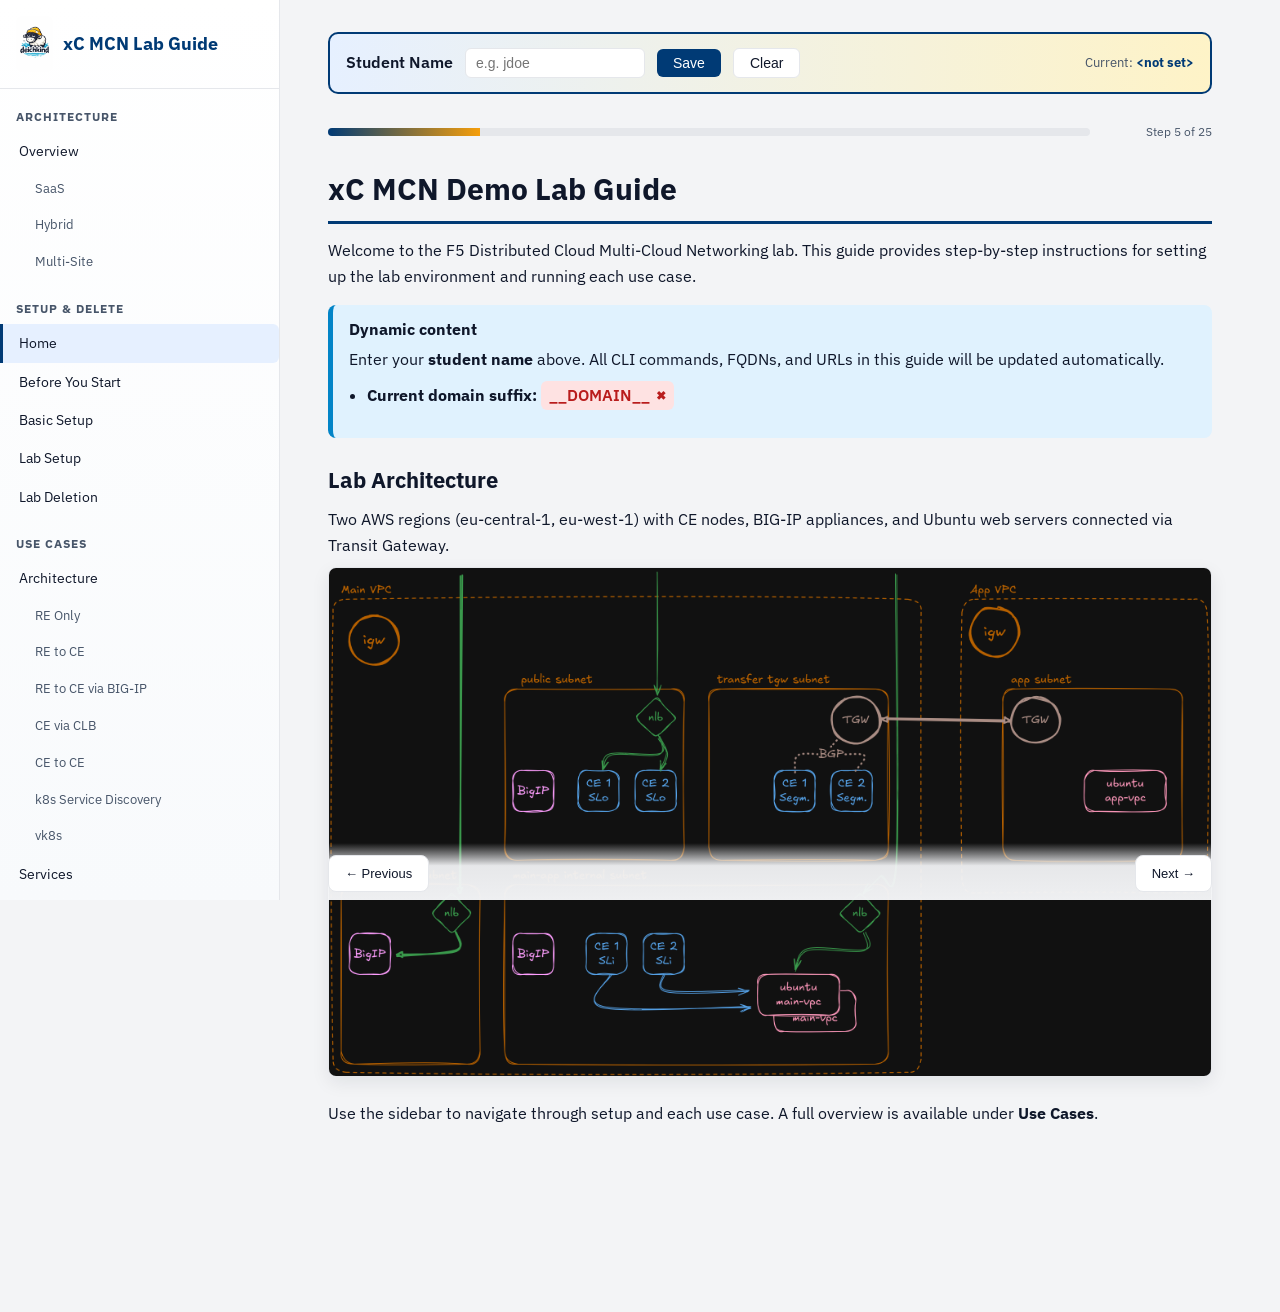
==== commit 9998087d: "fix: update CE-via-CLB internal tests for both regions, fix LB names in service scripts to use ${STU" ====
--- a/docs/lab-guide/index.html
+++ b/docs/lab-guide/index.html
@@ -782,12 +782,14 @@
       When a load balancer is advertised on a CE virtual site, the CE node binds the FQDN to its own local interfaces (inside and outside). Any DNS query within the VPC resolves to the CE&rsquo;s private IP, so local traffic flows directly to the CE without leaving the network &mdash; but still receives the full xC WAF treatment.
     </div>
 
-    <p>SSH into one of the Ubuntu servers and test. If you have not imported the lab CA, you can skip TLS verification with <code>-k</code>:</p>
-<pre><code># Normal request (skip TLS verification)
+    <p>SSH into any Ubuntu server in the respective region and test. If you have not imported the lab CA, skip TLS verification with <code>-k</code>:</p>
+<pre><code># From eu-central Ubuntu server
 curl --silent -k https://app-ce-eu-central-1.__DOMAIN__ | grep "Server address"
-
-# XSS test -- WAF should block
-curl --silent -k "https://app-ce-eu-central-1.__DOMAIN__?a=&lt;script&gt;"</code></pre>
+curl --silent -k "https://app-ce-eu-central-1.__DOMAIN__?a=&lt;script&gt;"
+
+# From eu-west Ubuntu server
+curl --silent -k https://app-ce-eu-west-1.__DOMAIN__ | grep "Server address"
+curl --silent -k "https://app-ce-eu-west-1.__DOMAIN__?a=&lt;script&gt;"</code></pre>
 
     <h2>Delete</h2>
     <p>Removes both HTTPS load balancers, certificates from xC, and cleans up generated files.</p>
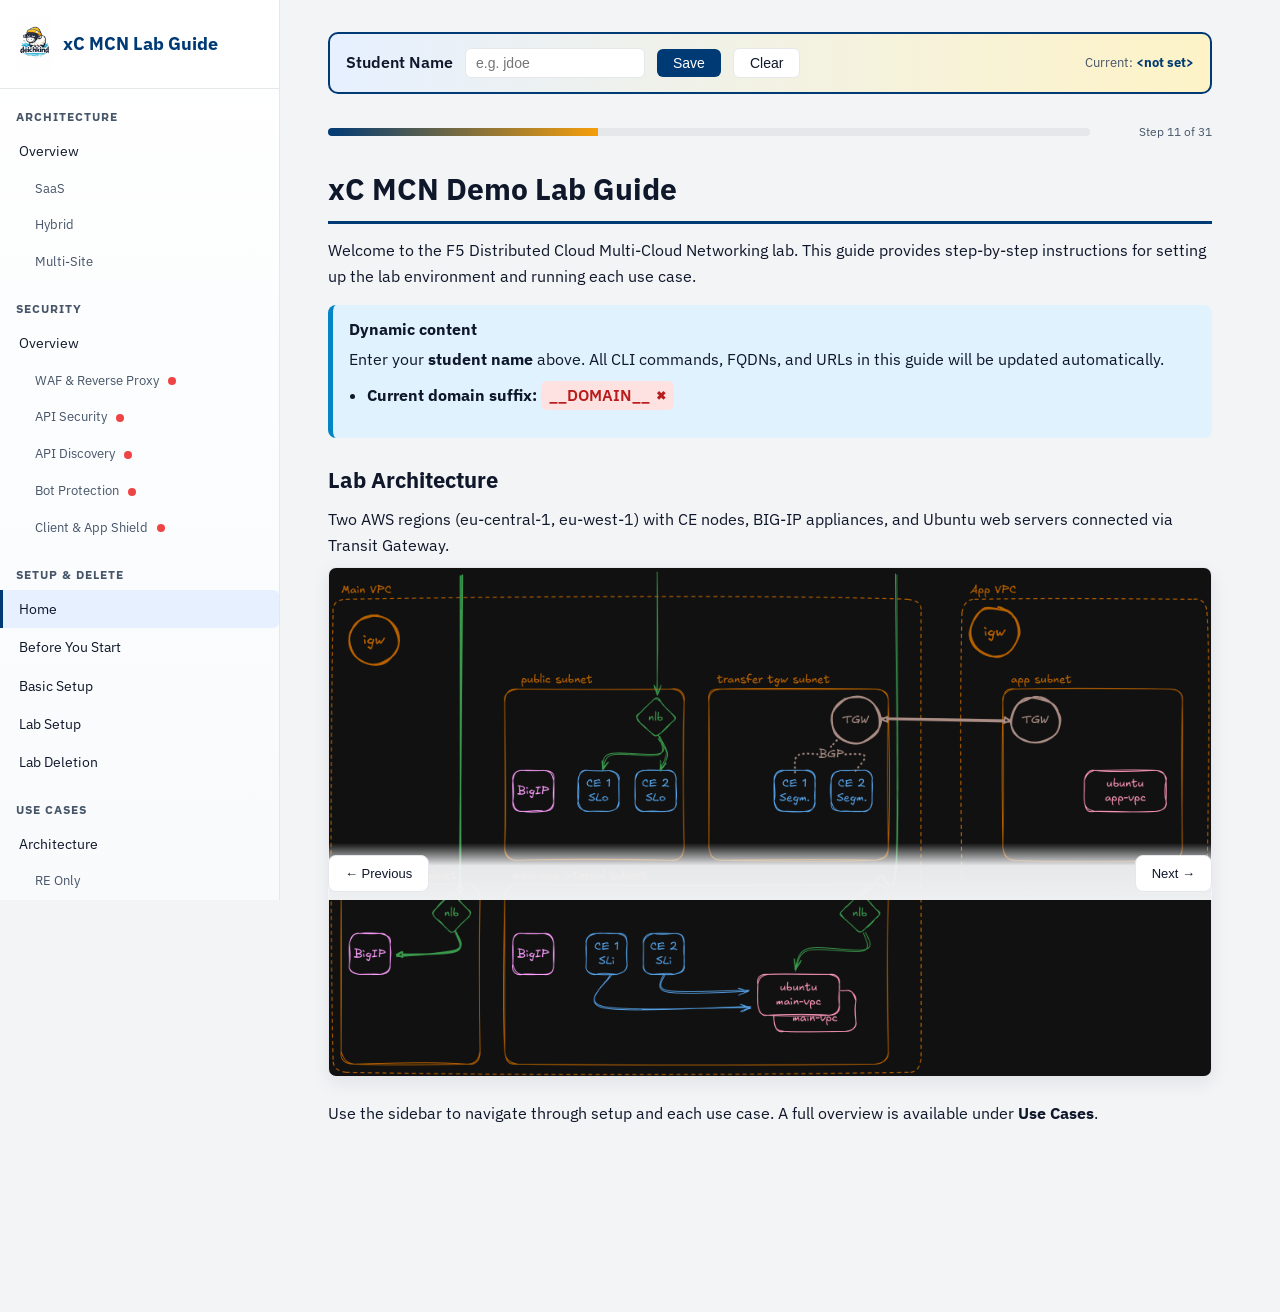
==== commit 4a98078a: "feat(docs): add Security Services chapter with overview and 5 service category placeholders - New si" ====
--- a/docs/lab-guide/index.html
+++ b/docs/lab-guide/index.html
@@ -15,6 +15,13 @@
   <a href="#" class="sub" data-target="arch-saas" onclick="show('arch-saas', event)">SaaS</a>
   <a href="#" class="sub" data-target="arch-hybrid" onclick="show('arch-hybrid', event)">Hybrid</a>
   <a href="#" class="sub" data-target="arch-multisite" onclick="show('arch-multisite', event)">Multi-Site</a>
+  <h2>Security</h2>
+  <a href="#" data-target="sec-overview" onclick="show('sec-overview', event)">Overview</a>
+  <a href="#" class="sub" data-target="sec-waf" onclick="show('sec-waf', event)">WAF &amp; Reverse Proxy <span class="draft-dot"></span></a>
+  <a href="#" class="sub" data-target="sec-api" onclick="show('sec-api', event)">API Security <span class="draft-dot"></span></a>
+  <a href="#" class="sub" data-target="sec-api-discovery" onclick="show('sec-api-discovery', event)">API Discovery <span class="draft-dot"></span></a>
+  <a href="#" class="sub" data-target="sec-bot" onclick="show('sec-bot', event)">Bot Protection <span class="draft-dot"></span></a>
+  <a href="#" class="sub" data-target="sec-client" onclick="show('sec-client', event)">Client &amp; App Shield <span class="draft-dot"></span></a>
   <h2>Setup &amp; Delete</h2>
   <a href="#" data-target="home" onclick="show('home', event)">Home</a>
   <a href="#" data-target="before-start" onclick="show('before-start', event)">Before You Start</a>
@@ -253,7 +260,113 @@
       The <a href="#" data-target="ns-ce-clb" onclick="show('ns-ce-clb', event)">CE via CLB</a>, <a href="#" data-target="ew-ce" onclick="show('ew-ce', event)">CE to CE</a>, <a href="#" data-target="sd-k8s" onclick="show('sd-k8s', event)">k8s Service Discovery</a>, and <a href="#" data-target="vk8s" onclick="show('vk8s', event)">vk8s</a> use cases demonstrate the Multi-Site model.
     </div>
   </section>
-  <div class="section-nav" data-for="arch-multisite" data-prev="arch-hybrid" data-next="home"></div>
+  <div class="section-nav" data-for="arch-multisite" data-prev="arch-hybrid" data-next="sec-overview"></div>
+
+  <!-- ===== SECURITY OVERVIEW ===== -->
+  <section id="sec-overview">
+    <h1>Security Services</h1>
+
+    <h2>The Challenge</h2>
+    <p>In the previous chapter, we explored how F5 Distributed Cloud connects applications across clouds, data centers, and edge locations. The flexibility is powerful &mdash; but it comes with a challenge: <b>the more places you deploy, the more places you need to protect.</b></p>
+    <p>The reality for most organizations is not &ldquo;all in the cloud&rdquo; or &ldquo;stay on-premises&rdquo; &mdash; it&rsquo;s <b>hybrid</b>. Applications live everywhere: in public clouds, in private data centers, at the edge. And attackers don&rsquo;t care where your app runs &mdash; they look for the weakest link.</p>
+    <p>This is where F5 Distributed Cloud Security Services come in. Every security function can run on the <b>Regional Edge</b> (the global PoP network) or on the <b>Customer Edge</b> (your own sites) &mdash; or both. Same policies, same engine, same console. No matter where you deploy, your security posture stays consistent.</p>
+
+    <h2>What&rsquo;s Available</h2>
+    <p>F5 Distributed Cloud offers a comprehensive set of security services &mdash; all SaaS-managed, all integrated into one platform. Here&rsquo;s what&rsquo;s in the toolbox:</p>
+
+    <h3>WAF &amp; Reverse Proxy</h3>
+    <p>Every application needs a front door &mdash; and that front door should be smart. The F5 Web Application Firewall combines a full reverse proxy with <b>AI-powered threat detection</b>. It handles SSL/TLS termination, enforces mTLS, applies IP reputation scoring, rate limiting, and service policies &mdash; all in one layer.</p>
+    <p>What makes it different: the WAF engine is the same proven F5 technology trusted by the world&rsquo;s largest enterprises, now delivered as SaaS with <b>managed signature updates</b> and <b>zero-day protection via threat campaigns</b>. No tuning, no lag &mdash; new attack patterns are blocked within hours, not days.</p>
+    <ul>
+      <li><b>AI-assisted analysis</b> &mdash; reduces false positives and adapts to your traffic patterns</li>
+      <li><b>Threat campaigns</b> &mdash; proactive protection against emerging CVEs and zero-days</li>
+      <li><b>Consistent enforcement</b> &mdash; same WAF policy on RE and CE, managed from one console</li>
+    </ul>
+
+    <h3>API Security</h3>
+    <p>APIs are the backbone of modern applications &mdash; and the number one attack vector. F5 Distributed Cloud protects APIs you <b>already know about</b> and helps you find the ones you don&rsquo;t.</p>
+    <p>Import your OpenAPI/Swagger specification, and the platform automatically validates every request against your schema &mdash; wrong parameters, unexpected methods, oversized payloads get blocked before they reach your backend. Add JWT validation to verify caller identity, and you have a complete API security layer.</p>
+    <ul>
+      <li><b>Swagger/OpenAPI enforcement</b> &mdash; automatic schema validation, block non-conforming requests</li>
+      <li><b>JWT validation</b> &mdash; verify tokens at the edge, before traffic reaches your app</li>
+      <li><b>Positive security model</b> &mdash; only allow what&rsquo;s defined, deny everything else</li>
+    </ul>
+
+    <h3>API Discovery</h3>
+    <p>You can&rsquo;t protect what you don&rsquo;t know exists. Many organizations have &ldquo;shadow APIs&rdquo; &mdash; endpoints that were deployed but never documented, or legacy APIs that everyone forgot about. These are the endpoints attackers find first.</p>
+    <p>F5 Distributed Cloud analyzes your live traffic and <b>automatically discovers API endpoints</b>, maps their parameters, and generates OpenAPI specifications. It then monitors for OWASP API Top 10 attacks &mdash; injection, broken authentication, excessive data exposure &mdash; even on APIs you didn&rsquo;t know you had.</p>
+    <ul>
+      <li><b>Automatic endpoint discovery</b> &mdash; find every API, documented or not</li>
+      <li><b>Swagger export</b> &mdash; generate OpenAPI specs from observed traffic</li>
+      <li><b>OWASP API Top 10</b> &mdash; continuous monitoring and protection across all discovered endpoints</li>
+    </ul>
+
+    <h3>Bot Protection</h3>
+    <p>Not every visitor is human. Bots account for a significant portion of internet traffic &mdash; and while some are harmless (search crawlers), others steal credentials, scrape content, or abuse business logic.</p>
+    <p>F5 Distributed Cloud offers two levels of bot defense. <b>Basic protection</b> uses signature-based detection to block known bad bots. <b>Advanced protection</b> goes further &mdash; it analyzes client behavior in real-time using JavaScript signals, telemetry, and machine learning to distinguish real users from sophisticated bots. No CAPTCHAs. No image puzzles. Users don&rsquo;t even notice it&rsquo;s there.</p>
+    <ul>
+      <li><b>Signature-based detection</b> &mdash; block known bot frameworks and scrapers</li>
+      <li><b>Behavioral analysis</b> &mdash; detect sophisticated bots that mimic human behavior</li>
+      <li><b>Invisible to users</b> &mdash; no CAPTCHAs, no friction, no impact on user experience</li>
+    </ul>
+
+    <h3>Client-Side Defense &amp; Mobile App Shield</h3>
+    <p>Security doesn&rsquo;t end at the server. Modern web applications load dozens of third-party scripts (analytics, ads, chat widgets) &mdash; any of which could be compromised. And mobile apps face a different threat: reverse engineering, tampering, and credential theft on the device itself.</p>
+    <p>F5 <b>Client-Side Defense</b> monitors all JavaScript running in the user&rsquo;s browser and detects malicious modifications to third-party libraries &mdash; protecting against Magecart-style supply chain attacks. <b>Mobile App Shield</b> extends this to native apps, hardening them against reverse engineering and runtime tampering without requiring code changes.</p>
+    <ul>
+      <li><b>3rd-party script monitoring</b> &mdash; detect compromised JavaScript libraries in real-time</li>
+      <li><b>Supply chain protection</b> &mdash; block Magecart, formjacking, and skimming attacks</li>
+      <li><b>Mobile app hardening</b> &mdash; protect native apps without changing application code</li>
+    </ul>
+
+    <hr>
+
+    <h2>Why This Matters</h2>
+    <p>Most security vendors offer pieces of the puzzle &mdash; a WAF here, a bot solution there, API security from a third vendor. Each tool has its own console, its own policy language, its own blind spots.</p>
+    <p>F5 Distributed Cloud brings all of this into <b>one platform</b>. One console. One policy engine. Deployed anywhere &mdash; on the global network or at your own sites. That&rsquo;s not just convenience, it&rsquo;s a fundamentally different security posture:</p>
+    <ul>
+      <li><b>Consistent policies</b> across every deployment model (SaaS, Hybrid, Multi-Site)</li>
+      <li><b>Correlated visibility</b> &mdash; WAF events, bot activity, API anomalies, and client-side alerts in one dashboard</li>
+      <li><b>Faster response</b> &mdash; when you see the full picture, you act faster</li>
+    </ul>
+    <p>In the following chapters, we&rsquo;ll dive deeper into each security service with hands-on examples from this lab.</p>
+  </section>
+  <div class="section-nav" data-for="sec-overview" data-prev="arch-multisite" data-next="sec-waf"></div>
+
+  <!-- ===== SEC: WAF ===== -->
+  <section id="sec-waf">
+    <h1>WAF &amp; Reverse Proxy</h1>
+    <p>Content coming soon.</p>
+  </section>
+  <div class="section-nav" data-for="sec-waf" data-prev="sec-overview" data-next="sec-api"></div>
+
+  <!-- ===== SEC: API Security ===== -->
+  <section id="sec-api">
+    <h1>API Security</h1>
+    <p>Content coming soon.</p>
+  </section>
+  <div class="section-nav" data-for="sec-api" data-prev="sec-waf" data-next="sec-api-discovery"></div>
+
+  <!-- ===== SEC: API Discovery ===== -->
+  <section id="sec-api-discovery">
+    <h1>API Discovery</h1>
+    <p>Content coming soon.</p>
+  </section>
+  <div class="section-nav" data-for="sec-api-discovery" data-prev="sec-api" data-next="sec-bot"></div>
+
+  <!-- ===== SEC: Bot Protection ===== -->
+  <section id="sec-bot">
+    <h1>Bot Protection</h1>
+    <p>Content coming soon.</p>
+  </section>
+  <div class="section-nav" data-for="sec-bot" data-prev="sec-api-discovery" data-next="sec-client"></div>
+
+  <!-- ===== SEC: Client & App Shield ===== -->
+  <section id="sec-client">
+    <h1>Client-Side Defense &amp; Mobile App Shield</h1>
+    <p>Content coming soon.</p>
+  </section>
+  <div class="section-nav" data-for="sec-client" data-prev="sec-bot" data-next="home"></div>
 
   <!-- ===== HOME ===== -->
   <section id="home" class="active">
@@ -276,7 +389,7 @@
 
     <p>Use the sidebar to navigate through setup and each use case. A full overview is available under <b>Use Cases</b>.</p>
   </section>
-  <div class="section-nav" data-for="home" data-prev="arch-multisite" data-next="before-start"></div>
+  <div class="section-nav" data-for="home" data-prev="sec-client" data-next="before-start"></div>
 
   <!-- ===== BEFORE YOU START ===== -->
   <section id="before-start">
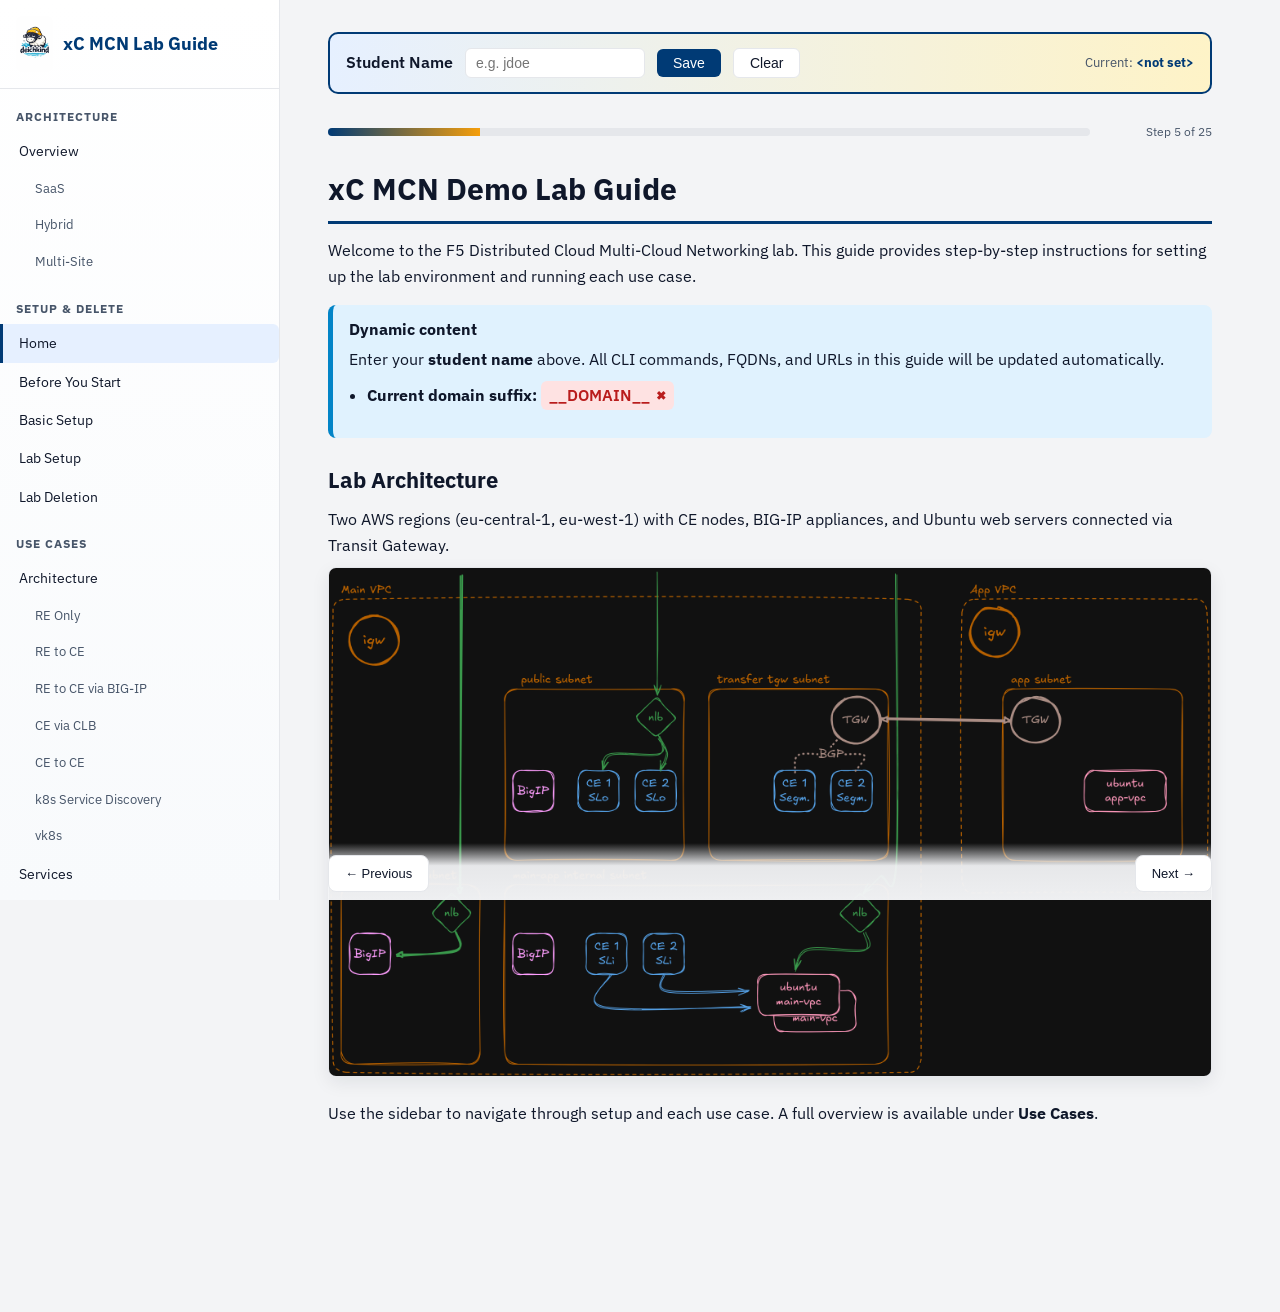
==== commit 628df63a: "feat(config): auto-detect STS/P12, config summary screen, reduce to 5 mandatory fields - STS auto-de" ====
--- a/docs/lab-guide/index.html
+++ b/docs/lab-guide/index.html
@@ -15,13 +15,6 @@
   <a href="#" class="sub" data-target="arch-saas" onclick="show('arch-saas', event)">SaaS</a>
   <a href="#" class="sub" data-target="arch-hybrid" onclick="show('arch-hybrid', event)">Hybrid</a>
   <a href="#" class="sub" data-target="arch-multisite" onclick="show('arch-multisite', event)">Multi-Site</a>
-  <h2>Security</h2>
-  <a href="#" data-target="sec-overview" onclick="show('sec-overview', event)">Overview</a>
-  <a href="#" class="sub" data-target="sec-waf" onclick="show('sec-waf', event)">WAF &amp; Reverse Proxy <span class="draft-dot"></span></a>
-  <a href="#" class="sub" data-target="sec-api" onclick="show('sec-api', event)">API Security <span class="draft-dot"></span></a>
-  <a href="#" class="sub" data-target="sec-api-discovery" onclick="show('sec-api-discovery', event)">API Discovery <span class="draft-dot"></span></a>
-  <a href="#" class="sub" data-target="sec-bot" onclick="show('sec-bot', event)">Bot Protection <span class="draft-dot"></span></a>
-  <a href="#" class="sub" data-target="sec-client" onclick="show('sec-client', event)">Client &amp; App Shield <span class="draft-dot"></span></a>
   <h2>Setup &amp; Delete</h2>
   <a href="#" data-target="home" onclick="show('home', event)">Home</a>
   <a href="#" data-target="before-start" onclick="show('before-start', event)">Before You Start</a>
@@ -260,113 +253,7 @@
       The <a href="#" data-target="ns-ce-clb" onclick="show('ns-ce-clb', event)">CE via CLB</a>, <a href="#" data-target="ew-ce" onclick="show('ew-ce', event)">CE to CE</a>, <a href="#" data-target="sd-k8s" onclick="show('sd-k8s', event)">k8s Service Discovery</a>, and <a href="#" data-target="vk8s" onclick="show('vk8s', event)">vk8s</a> use cases demonstrate the Multi-Site model.
     </div>
   </section>
-  <div class="section-nav" data-for="arch-multisite" data-prev="arch-hybrid" data-next="sec-overview"></div>
-
-  <!-- ===== SECURITY OVERVIEW ===== -->
-  <section id="sec-overview">
-    <h1>Security Services</h1>
-
-    <h2>The Challenge</h2>
-    <p>In the previous chapter, we explored how F5 Distributed Cloud connects applications across clouds, data centers, and edge locations. The flexibility is powerful &mdash; but it comes with a challenge: <b>the more places you deploy, the more places you need to protect.</b></p>
-    <p>The reality for most organizations is not &ldquo;all in the cloud&rdquo; or &ldquo;stay on-premises&rdquo; &mdash; it&rsquo;s <b>hybrid</b>. Applications live everywhere: in public clouds, in private data centers, at the edge. And attackers don&rsquo;t care where your app runs &mdash; they look for the weakest link.</p>
-    <p>This is where F5 Distributed Cloud Security Services come in. Every security function can run on the <b>Regional Edge</b> (the global PoP network) or on the <b>Customer Edge</b> (your own sites) &mdash; or both. Same policies, same engine, same console. No matter where you deploy, your security posture stays consistent.</p>
-
-    <h2>What&rsquo;s Available</h2>
-    <p>F5 Distributed Cloud offers a comprehensive set of security services &mdash; all SaaS-managed, all integrated into one platform. Here&rsquo;s what&rsquo;s in the toolbox:</p>
-
-    <h3>WAF &amp; Reverse Proxy</h3>
-    <p>Every application needs a front door &mdash; and that front door should be smart. The F5 Web Application Firewall combines a full reverse proxy with <b>AI-powered threat detection</b>. It handles SSL/TLS termination, enforces mTLS, applies IP reputation scoring, rate limiting, and service policies &mdash; all in one layer.</p>
-    <p>What makes it different: the WAF engine is the same proven F5 technology trusted by the world&rsquo;s largest enterprises, now delivered as SaaS with <b>managed signature updates</b> and <b>zero-day protection via threat campaigns</b>. No tuning, no lag &mdash; new attack patterns are blocked within hours, not days.</p>
-    <ul>
-      <li><b>AI-assisted analysis</b> &mdash; reduces false positives and adapts to your traffic patterns</li>
-      <li><b>Threat campaigns</b> &mdash; proactive protection against emerging CVEs and zero-days</li>
-      <li><b>Consistent enforcement</b> &mdash; same WAF policy on RE and CE, managed from one console</li>
-    </ul>
-
-    <h3>API Security</h3>
-    <p>APIs are the backbone of modern applications &mdash; and the number one attack vector. F5 Distributed Cloud protects APIs you <b>already know about</b> and helps you find the ones you don&rsquo;t.</p>
-    <p>Import your OpenAPI/Swagger specification, and the platform automatically validates every request against your schema &mdash; wrong parameters, unexpected methods, oversized payloads get blocked before they reach your backend. Add JWT validation to verify caller identity, and you have a complete API security layer.</p>
-    <ul>
-      <li><b>Swagger/OpenAPI enforcement</b> &mdash; automatic schema validation, block non-conforming requests</li>
-      <li><b>JWT validation</b> &mdash; verify tokens at the edge, before traffic reaches your app</li>
-      <li><b>Positive security model</b> &mdash; only allow what&rsquo;s defined, deny everything else</li>
-    </ul>
-
-    <h3>API Discovery</h3>
-    <p>You can&rsquo;t protect what you don&rsquo;t know exists. Many organizations have &ldquo;shadow APIs&rdquo; &mdash; endpoints that were deployed but never documented, or legacy APIs that everyone forgot about. These are the endpoints attackers find first.</p>
-    <p>F5 Distributed Cloud analyzes your live traffic and <b>automatically discovers API endpoints</b>, maps their parameters, and generates OpenAPI specifications. It then monitors for OWASP API Top 10 attacks &mdash; injection, broken authentication, excessive data exposure &mdash; even on APIs you didn&rsquo;t know you had.</p>
-    <ul>
-      <li><b>Automatic endpoint discovery</b> &mdash; find every API, documented or not</li>
-      <li><b>Swagger export</b> &mdash; generate OpenAPI specs from observed traffic</li>
-      <li><b>OWASP API Top 10</b> &mdash; continuous monitoring and protection across all discovered endpoints</li>
-    </ul>
-
-    <h3>Bot Protection</h3>
-    <p>Not every visitor is human. Bots account for a significant portion of internet traffic &mdash; and while some are harmless (search crawlers), others steal credentials, scrape content, or abuse business logic.</p>
-    <p>F5 Distributed Cloud offers two levels of bot defense. <b>Basic protection</b> uses signature-based detection to block known bad bots. <b>Advanced protection</b> goes further &mdash; it analyzes client behavior in real-time using JavaScript signals, telemetry, and machine learning to distinguish real users from sophisticated bots. No CAPTCHAs. No image puzzles. Users don&rsquo;t even notice it&rsquo;s there.</p>
-    <ul>
-      <li><b>Signature-based detection</b> &mdash; block known bot frameworks and scrapers</li>
-      <li><b>Behavioral analysis</b> &mdash; detect sophisticated bots that mimic human behavior</li>
-      <li><b>Invisible to users</b> &mdash; no CAPTCHAs, no friction, no impact on user experience</li>
-    </ul>
-
-    <h3>Client-Side Defense &amp; Mobile App Shield</h3>
-    <p>Security doesn&rsquo;t end at the server. Modern web applications load dozens of third-party scripts (analytics, ads, chat widgets) &mdash; any of which could be compromised. And mobile apps face a different threat: reverse engineering, tampering, and credential theft on the device itself.</p>
-    <p>F5 <b>Client-Side Defense</b> monitors all JavaScript running in the user&rsquo;s browser and detects malicious modifications to third-party libraries &mdash; protecting against Magecart-style supply chain attacks. <b>Mobile App Shield</b> extends this to native apps, hardening them against reverse engineering and runtime tampering without requiring code changes.</p>
-    <ul>
-      <li><b>3rd-party script monitoring</b> &mdash; detect compromised JavaScript libraries in real-time</li>
-      <li><b>Supply chain protection</b> &mdash; block Magecart, formjacking, and skimming attacks</li>
-      <li><b>Mobile app hardening</b> &mdash; protect native apps without changing application code</li>
-    </ul>
-
-    <hr>
-
-    <h2>Why This Matters</h2>
-    <p>Most security vendors offer pieces of the puzzle &mdash; a WAF here, a bot solution there, API security from a third vendor. Each tool has its own console, its own policy language, its own blind spots.</p>
-    <p>F5 Distributed Cloud brings all of this into <b>one platform</b>. One console. One policy engine. Deployed anywhere &mdash; on the global network or at your own sites. That&rsquo;s not just convenience, it&rsquo;s a fundamentally different security posture:</p>
-    <ul>
-      <li><b>Consistent policies</b> across every deployment model (SaaS, Hybrid, Multi-Site)</li>
-      <li><b>Correlated visibility</b> &mdash; WAF events, bot activity, API anomalies, and client-side alerts in one dashboard</li>
-      <li><b>Faster response</b> &mdash; when you see the full picture, you act faster</li>
-    </ul>
-    <p>In the following chapters, we&rsquo;ll dive deeper into each security service with hands-on examples from this lab.</p>
-  </section>
-  <div class="section-nav" data-for="sec-overview" data-prev="arch-multisite" data-next="sec-waf"></div>
-
-  <!-- ===== SEC: WAF ===== -->
-  <section id="sec-waf">
-    <h1>WAF &amp; Reverse Proxy</h1>
-    <p>Content coming soon.</p>
-  </section>
-  <div class="section-nav" data-for="sec-waf" data-prev="sec-overview" data-next="sec-api"></div>
-
-  <!-- ===== SEC: API Security ===== -->
-  <section id="sec-api">
-    <h1>API Security</h1>
-    <p>Content coming soon.</p>
-  </section>
-  <div class="section-nav" data-for="sec-api" data-prev="sec-waf" data-next="sec-api-discovery"></div>
-
-  <!-- ===== SEC: API Discovery ===== -->
-  <section id="sec-api-discovery">
-    <h1>API Discovery</h1>
-    <p>Content coming soon.</p>
-  </section>
-  <div class="section-nav" data-for="sec-api-discovery" data-prev="sec-api" data-next="sec-bot"></div>
-
-  <!-- ===== SEC: Bot Protection ===== -->
-  <section id="sec-bot">
-    <h1>Bot Protection</h1>
-    <p>Content coming soon.</p>
-  </section>
-  <div class="section-nav" data-for="sec-bot" data-prev="sec-api-discovery" data-next="sec-client"></div>
-
-  <!-- ===== SEC: Client & App Shield ===== -->
-  <section id="sec-client">
-    <h1>Client-Side Defense &amp; Mobile App Shield</h1>
-    <p>Content coming soon.</p>
-  </section>
-  <div class="section-nav" data-for="sec-client" data-prev="sec-bot" data-next="home"></div>
+  <div class="section-nav" data-for="arch-multisite" data-prev="arch-hybrid" data-next="home"></div>
 
   <!-- ===== HOME ===== -->
   <section id="home" class="active">
@@ -389,7 +276,7 @@
 
     <p>Use the sidebar to navigate through setup and each use case. A full overview is available under <b>Use Cases</b>.</p>
   </section>
-  <div class="section-nav" data-for="home" data-prev="sec-client" data-next="before-start"></div>
+  <div class="section-nav" data-for="home" data-prev="arch-multisite" data-next="before-start"></div>
 
   <!-- ===== BEFORE YOU START ===== -->
   <section id="before-start">
@@ -533,22 +420,17 @@
 <pre><code>cp ./setup-init/template/config.yaml ./setup-init/config.yaml
 vim ./setup-init/config.yaml</code></pre>
 
-    <p>Fill in the required parameters (<b>*</b>). Everything else is auto-populated or has sensible defaults.</p>
+    <p>Only <b>5 fields</b> need to be filled in. Everything else is auto-detected, auto-derived, or has defaults.</p>
 
     <table>
       <tr><th>Section</th><th>Parameter</th><th></th><th>Description</th></tr>
-      <tr><td rowspan="3"><b>aws</b></td><td><code>aws_access_key_id</code></td><td><b>*</b></td><td>AWS Access Key (or set <code>AWS_ACCESS_KEY_ID</code> env var)</td></tr>
-      <tr><td><code>aws_secret_access_key</code></td><td><b>*</b></td><td>AWS Secret Key (or set <code>AWS_SECRET_ACCESS_KEY</code> env var)</td></tr>
-      <tr><td><code>aws_session_token</code></td><td></td><td>STS token if using temporary credentials (or <code>AWS_SESSION_TOKEN</code> env var)</td></tr>
       <tr><td rowspan="2"><b>student</b></td><td><code>name</code></td><td><b>*</b></td><td>Your unique lab ID &mdash; drives DNS, certs, and resource naming</td></tr>
       <tr><td><code>email</code></td><td><b>*</b></td><td>Contact email for resource tagging</td></tr>
-      <tr><td rowspan="3"><b>xC</b></td><td><code>p12_auth</code></td><td><b>*</b></td><td>Path to the <code>.p12</code> certificate file</td></tr>
+      <tr><td rowspan="3"><b>xC</b></td><td><code>tenant</code></td><td><b>*</b></td><td>xC tenant name &mdash; API URL and short name are auto-derived</td></tr>
+      <tr><td><code>namespace</code></td><td><b>*</b></td><td>xC namespace for all lab objects</td></tr>
       <tr><td><code>p_12_pwd</code></td><td><b>*</b></td><td>Password for the P12 certificate</td></tr>
-      <tr><td><code>tenant</code></td><td><b>*</b></td><td>xC tenant name &mdash; <code>tenant_api</code> and <code>tenant_shrt</code> are auto-derived</td></tr>
-      <tr><td><b>xC</b></td><td><code>tenant_anycast_ip</code></td><td></td><td>Auto-fetched from API &mdash; set manually to override with a secondary IP</td></tr>
-      <tr><td><b>f5</b></td><td><code>f5_password</code></td><td></td><td>BIG-IP admin password (default provided)</td></tr>
-    </table>
-    <p><small><b>*</b> = mandatory. All other parameters are auto-populated, auto-derived, or have defaults. See the <a href="../../setup-init/template/PARAMETERS.md" target="_blank" rel="noopener">full parameter reference</a> for details.</small></p>
+    </table>
+    <p><small><b>*</b> = mandatory. AWS credentials can be set in the file or via environment variables (<code>AWS_ACCESS_KEY_ID</code>, <code>AWS_SECRET_ACCESS_KEY</code>, <code>AWS_SESSION_TOKEN</code>). P12 certificate is auto-detected from the <code>.xC/</code> directory. STS vs static credentials are auto-detected. See the <a href="../../setup-init/template/PARAMETERS.md" target="_blank" rel="noopener">full parameter reference</a> for details.</small></p>
 
     <div class="admonition warning">
       <strong>About the student name</strong>
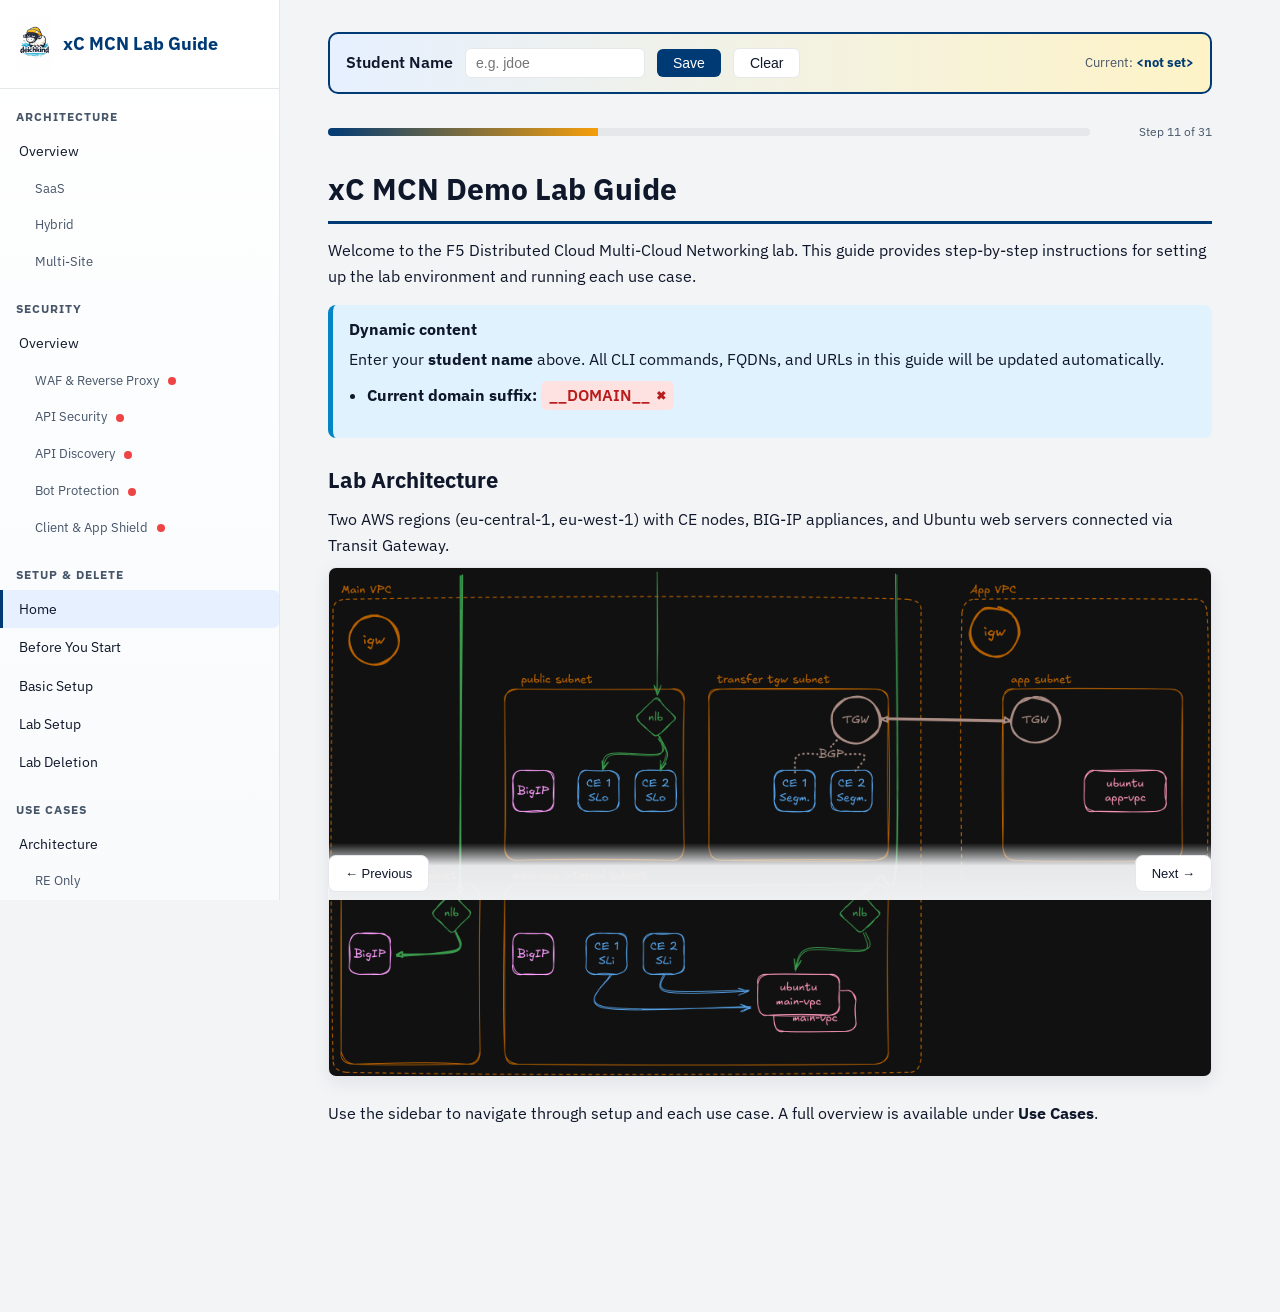
==== commit 3313b43e: "Merge branch 'docs/security'" ====
--- a/docs/lab-guide/index.html
+++ b/docs/lab-guide/index.html
@@ -15,6 +15,13 @@
   <a href="#" class="sub" data-target="arch-saas" onclick="show('arch-saas', event)">SaaS</a>
   <a href="#" class="sub" data-target="arch-hybrid" onclick="show('arch-hybrid', event)">Hybrid</a>
   <a href="#" class="sub" data-target="arch-multisite" onclick="show('arch-multisite', event)">Multi-Site</a>
+  <h2>Security</h2>
+  <a href="#" data-target="sec-overview" onclick="show('sec-overview', event)">Overview</a>
+  <a href="#" class="sub" data-target="sec-waf" onclick="show('sec-waf', event)">WAF &amp; Reverse Proxy <span class="draft-dot"></span></a>
+  <a href="#" class="sub" data-target="sec-api" onclick="show('sec-api', event)">API Security <span class="draft-dot"></span></a>
+  <a href="#" class="sub" data-target="sec-api-discovery" onclick="show('sec-api-discovery', event)">API Discovery <span class="draft-dot"></span></a>
+  <a href="#" class="sub" data-target="sec-bot" onclick="show('sec-bot', event)">Bot Protection <span class="draft-dot"></span></a>
+  <a href="#" class="sub" data-target="sec-client" onclick="show('sec-client', event)">Client &amp; App Shield <span class="draft-dot"></span></a>
   <h2>Setup &amp; Delete</h2>
   <a href="#" data-target="home" onclick="show('home', event)">Home</a>
   <a href="#" data-target="before-start" onclick="show('before-start', event)">Before You Start</a>
@@ -253,7 +260,113 @@
       The <a href="#" data-target="ns-ce-clb" onclick="show('ns-ce-clb', event)">CE via CLB</a>, <a href="#" data-target="ew-ce" onclick="show('ew-ce', event)">CE to CE</a>, <a href="#" data-target="sd-k8s" onclick="show('sd-k8s', event)">k8s Service Discovery</a>, and <a href="#" data-target="vk8s" onclick="show('vk8s', event)">vk8s</a> use cases demonstrate the Multi-Site model.
     </div>
   </section>
-  <div class="section-nav" data-for="arch-multisite" data-prev="arch-hybrid" data-next="home"></div>
+  <div class="section-nav" data-for="arch-multisite" data-prev="arch-hybrid" data-next="sec-overview"></div>
+
+  <!-- ===== SECURITY OVERVIEW ===== -->
+  <section id="sec-overview">
+    <h1>Security Services</h1>
+
+    <h2>The Challenge</h2>
+    <p>In the previous chapter, we explored how F5 Distributed Cloud connects applications across clouds, data centers, and edge locations. The flexibility is powerful &mdash; but it comes with a challenge: <b>the more places you deploy, the more places you need to protect.</b></p>
+    <p>The reality for most organizations is not &ldquo;all in the cloud&rdquo; or &ldquo;stay on-premises&rdquo; &mdash; it&rsquo;s <b>hybrid</b>. Applications live everywhere: in public clouds, in private data centers, at the edge. And attackers don&rsquo;t care where your app runs &mdash; they look for the weakest link.</p>
+    <p>This is where F5 Distributed Cloud Security Services come in. Every security function can run on the <b>Regional Edge</b> (the global PoP network) or on the <b>Customer Edge</b> (your own sites) &mdash; or both. Same policies, same engine, same console. No matter where you deploy, your security posture stays consistent.</p>
+
+    <h2>What&rsquo;s Available</h2>
+    <p>F5 Distributed Cloud offers a comprehensive set of security services &mdash; all SaaS-managed, all integrated into one platform. Here&rsquo;s what&rsquo;s in the toolbox:</p>
+
+    <h3>WAF &amp; Reverse Proxy</h3>
+    <p>Every application needs a front door &mdash; and that front door should be smart. The F5 Web Application Firewall combines a full reverse proxy with <b>AI-powered threat detection</b>. It handles SSL/TLS termination, enforces mTLS, applies IP reputation scoring, rate limiting, and service policies &mdash; all in one layer.</p>
+    <p>What makes it different: the WAF engine is the same proven F5 technology trusted by the world&rsquo;s largest enterprises, now delivered as SaaS with <b>managed signature updates</b> and <b>zero-day protection via threat campaigns</b>. No tuning, no lag &mdash; new attack patterns are blocked within hours, not days.</p>
+    <ul>
+      <li><b>AI-assisted analysis</b> &mdash; reduces false positives and adapts to your traffic patterns</li>
+      <li><b>Threat campaigns</b> &mdash; proactive protection against emerging CVEs and zero-days</li>
+      <li><b>Consistent enforcement</b> &mdash; same WAF policy on RE and CE, managed from one console</li>
+    </ul>
+
+    <h3>API Security</h3>
+    <p>APIs are the backbone of modern applications &mdash; and the number one attack vector. F5 Distributed Cloud protects APIs you <b>already know about</b> and helps you find the ones you don&rsquo;t.</p>
+    <p>Import your OpenAPI/Swagger specification, and the platform automatically validates every request against your schema &mdash; wrong parameters, unexpected methods, oversized payloads get blocked before they reach your backend. Add JWT validation to verify caller identity, and you have a complete API security layer.</p>
+    <ul>
+      <li><b>Swagger/OpenAPI enforcement</b> &mdash; automatic schema validation, block non-conforming requests</li>
+      <li><b>JWT validation</b> &mdash; verify tokens at the edge, before traffic reaches your app</li>
+      <li><b>Positive security model</b> &mdash; only allow what&rsquo;s defined, deny everything else</li>
+    </ul>
+
+    <h3>API Discovery</h3>
+    <p>You can&rsquo;t protect what you don&rsquo;t know exists. Many organizations have &ldquo;shadow APIs&rdquo; &mdash; endpoints that were deployed but never documented, or legacy APIs that everyone forgot about. These are the endpoints attackers find first.</p>
+    <p>F5 Distributed Cloud analyzes your live traffic and <b>automatically discovers API endpoints</b>, maps their parameters, and generates OpenAPI specifications. It then monitors for OWASP API Top 10 attacks &mdash; injection, broken authentication, excessive data exposure &mdash; even on APIs you didn&rsquo;t know you had.</p>
+    <ul>
+      <li><b>Automatic endpoint discovery</b> &mdash; find every API, documented or not</li>
+      <li><b>Swagger export</b> &mdash; generate OpenAPI specs from observed traffic</li>
+      <li><b>OWASP API Top 10</b> &mdash; continuous monitoring and protection across all discovered endpoints</li>
+    </ul>
+
+    <h3>Bot Protection</h3>
+    <p>Not every visitor is human. Bots account for a significant portion of internet traffic &mdash; and while some are harmless (search crawlers), others steal credentials, scrape content, or abuse business logic.</p>
+    <p>F5 Distributed Cloud offers two levels of bot defense. <b>Basic protection</b> uses signature-based detection to block known bad bots. <b>Advanced protection</b> goes further &mdash; it analyzes client behavior in real-time using JavaScript signals, telemetry, and machine learning to distinguish real users from sophisticated bots. No CAPTCHAs. No image puzzles. Users don&rsquo;t even notice it&rsquo;s there.</p>
+    <ul>
+      <li><b>Signature-based detection</b> &mdash; block known bot frameworks and scrapers</li>
+      <li><b>Behavioral analysis</b> &mdash; detect sophisticated bots that mimic human behavior</li>
+      <li><b>Invisible to users</b> &mdash; no CAPTCHAs, no friction, no impact on user experience</li>
+    </ul>
+
+    <h3>Client-Side Defense &amp; Mobile App Shield</h3>
+    <p>Security doesn&rsquo;t end at the server. Modern web applications load dozens of third-party scripts (analytics, ads, chat widgets) &mdash; any of which could be compromised. And mobile apps face a different threat: reverse engineering, tampering, and credential theft on the device itself.</p>
+    <p>F5 <b>Client-Side Defense</b> monitors all JavaScript running in the user&rsquo;s browser and detects malicious modifications to third-party libraries &mdash; protecting against Magecart-style supply chain attacks. <b>Mobile App Shield</b> extends this to native apps, hardening them against reverse engineering and runtime tampering without requiring code changes.</p>
+    <ul>
+      <li><b>3rd-party script monitoring</b> &mdash; detect compromised JavaScript libraries in real-time</li>
+      <li><b>Supply chain protection</b> &mdash; block Magecart, formjacking, and skimming attacks</li>
+      <li><b>Mobile app hardening</b> &mdash; protect native apps without changing application code</li>
+    </ul>
+
+    <hr>
+
+    <h2>Why This Matters</h2>
+    <p>Most security vendors offer pieces of the puzzle &mdash; a WAF here, a bot solution there, API security from a third vendor. Each tool has its own console, its own policy language, its own blind spots.</p>
+    <p>F5 Distributed Cloud brings all of this into <b>one platform</b>. One console. One policy engine. Deployed anywhere &mdash; on the global network or at your own sites. That&rsquo;s not just convenience, it&rsquo;s a fundamentally different security posture:</p>
+    <ul>
+      <li><b>Consistent policies</b> across every deployment model (SaaS, Hybrid, Multi-Site)</li>
+      <li><b>Correlated visibility</b> &mdash; WAF events, bot activity, API anomalies, and client-side alerts in one dashboard</li>
+      <li><b>Faster response</b> &mdash; when you see the full picture, you act faster</li>
+    </ul>
+    <p>In the following chapters, we&rsquo;ll dive deeper into each security service with hands-on examples from this lab.</p>
+  </section>
+  <div class="section-nav" data-for="sec-overview" data-prev="arch-multisite" data-next="sec-waf"></div>
+
+  <!-- ===== SEC: WAF ===== -->
+  <section id="sec-waf">
+    <h1>WAF &amp; Reverse Proxy</h1>
+    <p>Content coming soon.</p>
+  </section>
+  <div class="section-nav" data-for="sec-waf" data-prev="sec-overview" data-next="sec-api"></div>
+
+  <!-- ===== SEC: API Security ===== -->
+  <section id="sec-api">
+    <h1>API Security</h1>
+    <p>Content coming soon.</p>
+  </section>
+  <div class="section-nav" data-for="sec-api" data-prev="sec-waf" data-next="sec-api-discovery"></div>
+
+  <!-- ===== SEC: API Discovery ===== -->
+  <section id="sec-api-discovery">
+    <h1>API Discovery</h1>
+    <p>Content coming soon.</p>
+  </section>
+  <div class="section-nav" data-for="sec-api-discovery" data-prev="sec-api" data-next="sec-bot"></div>
+
+  <!-- ===== SEC: Bot Protection ===== -->
+  <section id="sec-bot">
+    <h1>Bot Protection</h1>
+    <p>Content coming soon.</p>
+  </section>
+  <div class="section-nav" data-for="sec-bot" data-prev="sec-api-discovery" data-next="sec-client"></div>
+
+  <!-- ===== SEC: Client & App Shield ===== -->
+  <section id="sec-client">
+    <h1>Client-Side Defense &amp; Mobile App Shield</h1>
+    <p>Content coming soon.</p>
+  </section>
+  <div class="section-nav" data-for="sec-client" data-prev="sec-bot" data-next="home"></div>
 
   <!-- ===== HOME ===== -->
   <section id="home" class="active">
@@ -276,7 +389,7 @@
 
     <p>Use the sidebar to navigate through setup and each use case. A full overview is available under <b>Use Cases</b>.</p>
   </section>
-  <div class="section-nav" data-for="home" data-prev="arch-multisite" data-next="before-start"></div>
+  <div class="section-nav" data-for="home" data-prev="sec-client" data-next="before-start"></div>
 
   <!-- ===== BEFORE YOU START ===== -->
   <section id="before-start">
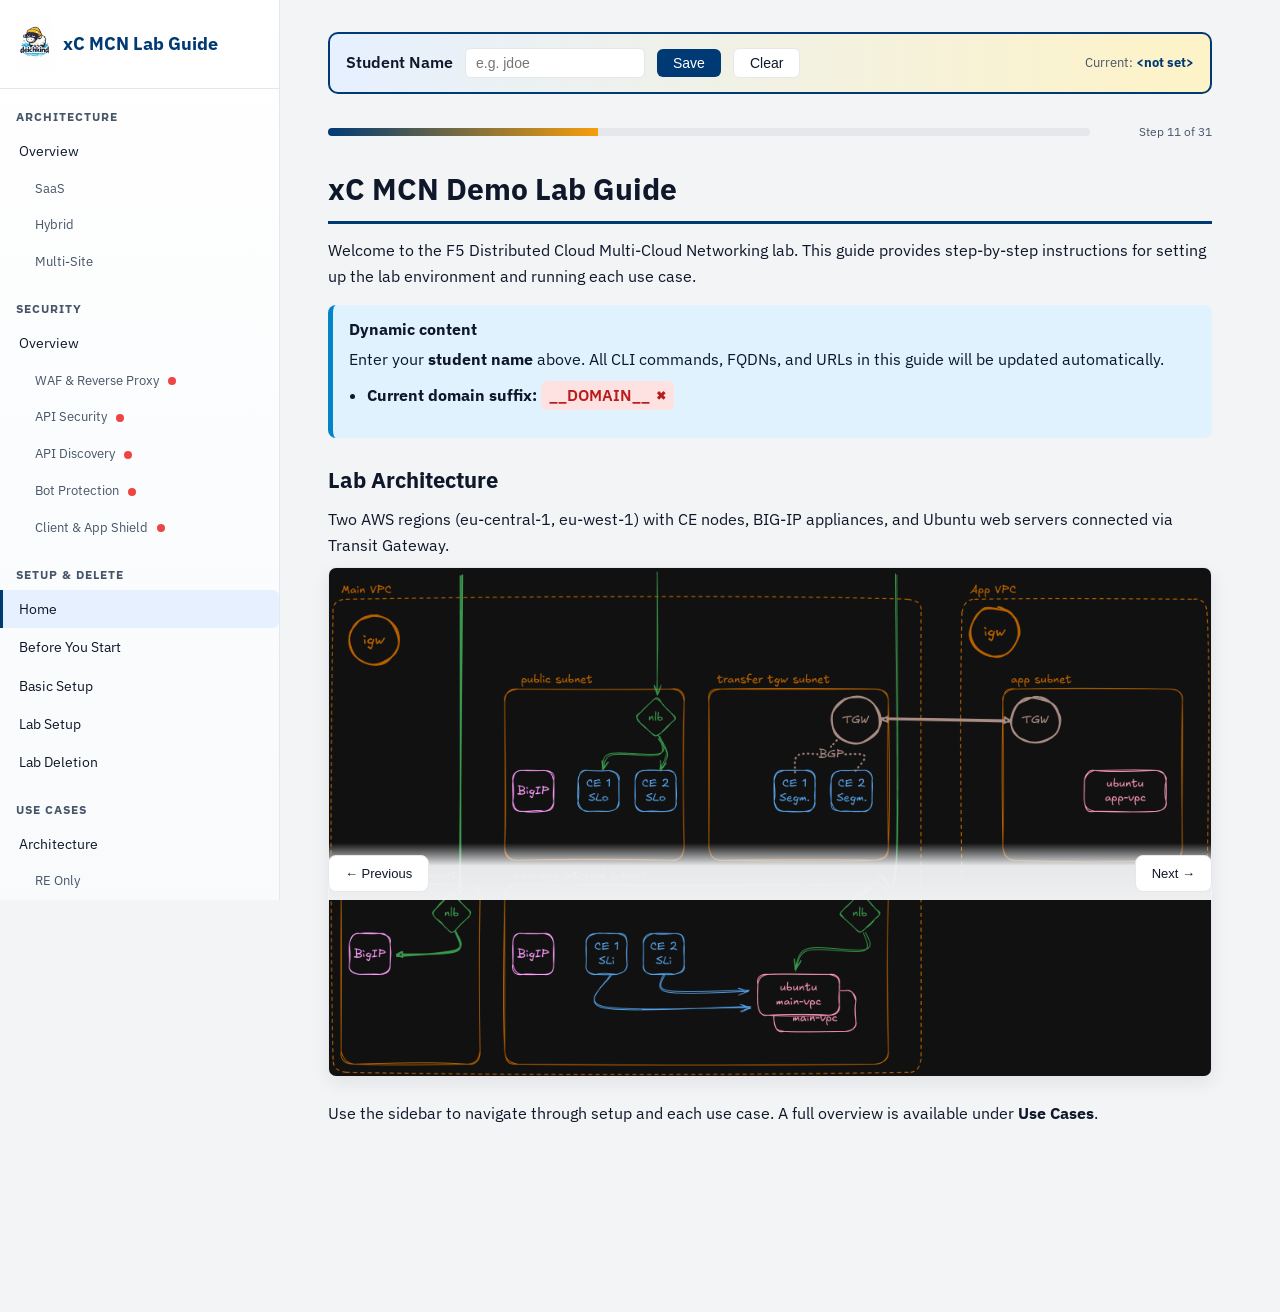
==== commit 32f84682: "fix(gitignore): add *.bk and *.backup to prevent accidental secret commits" ====
--- a/docs/lab-guide/index.html
+++ b/docs/lab-guide/index.html
@@ -95,7 +95,7 @@
     </a>
     <p><small>Source: <a href="https://www.f5.com/cloud" target="_blank" rel="noopener">f5.com/cloud</a></small></p>
 
-    <h2>Business Use Cases</h2>
+    <h2>Use Cases</h2>
 
     <h3>Fast and Secure Public Applications</h3>
     <p>Deliver websites and APIs globally without worrying about infrastructure or attacks. The F5 network handles load balancing, security, and TLS &mdash; your team focuses on the application.</p>
@@ -529,7 +529,16 @@
     </ul>
 
     <h2 class="step">3. Configure</h2>
-    <p>Copy the template and open it in your editor:</p>
+
+    <p><b>Option A</b> &mdash; Use the web-based config editor <span class="badge" style="font-size:11px;background:#fff4e5;color:#92400e;padding:2px 8px;border-radius:4px;font-weight:700;">BETA</span></p>
+    <p>
+      <a class="test-access" href="config-editor.html" target="_blank" rel="noopener" style="background:linear-gradient(135deg,#fff4e5,#fef9ee);border-color:#f59e0b;color:#92400e;">
+        <span class="arrow">&#8594;</span> Open Config Editor
+      </a>
+    </p>
+    <p><small>Fill in the form, click <b>Download config.yaml</b>, and save the file to <code>setup-init/config.yaml</code>.</small></p>
+
+    <p><b>Option B</b> &mdash; Manual: copy the template and edit in your terminal:</p>
 <pre><code>cp ./setup-init/template/config.yaml ./setup-init/config.yaml
 vim ./setup-init/config.yaml</code></pre>
 
@@ -1341,6 +1350,7 @@
 pip install -r requirements.txt</code></pre>
 
     <h2>2. Config</h2>
+    <p><small>Use the <a href="config-editor.html" target="_blank">Config Editor (BETA)</a> or manual:</small></p>
 <pre><code>cp ./setup-init/template/config.yaml ./setup-init/config.yaml
 vim ./setup-init/config.yaml</code></pre>
 
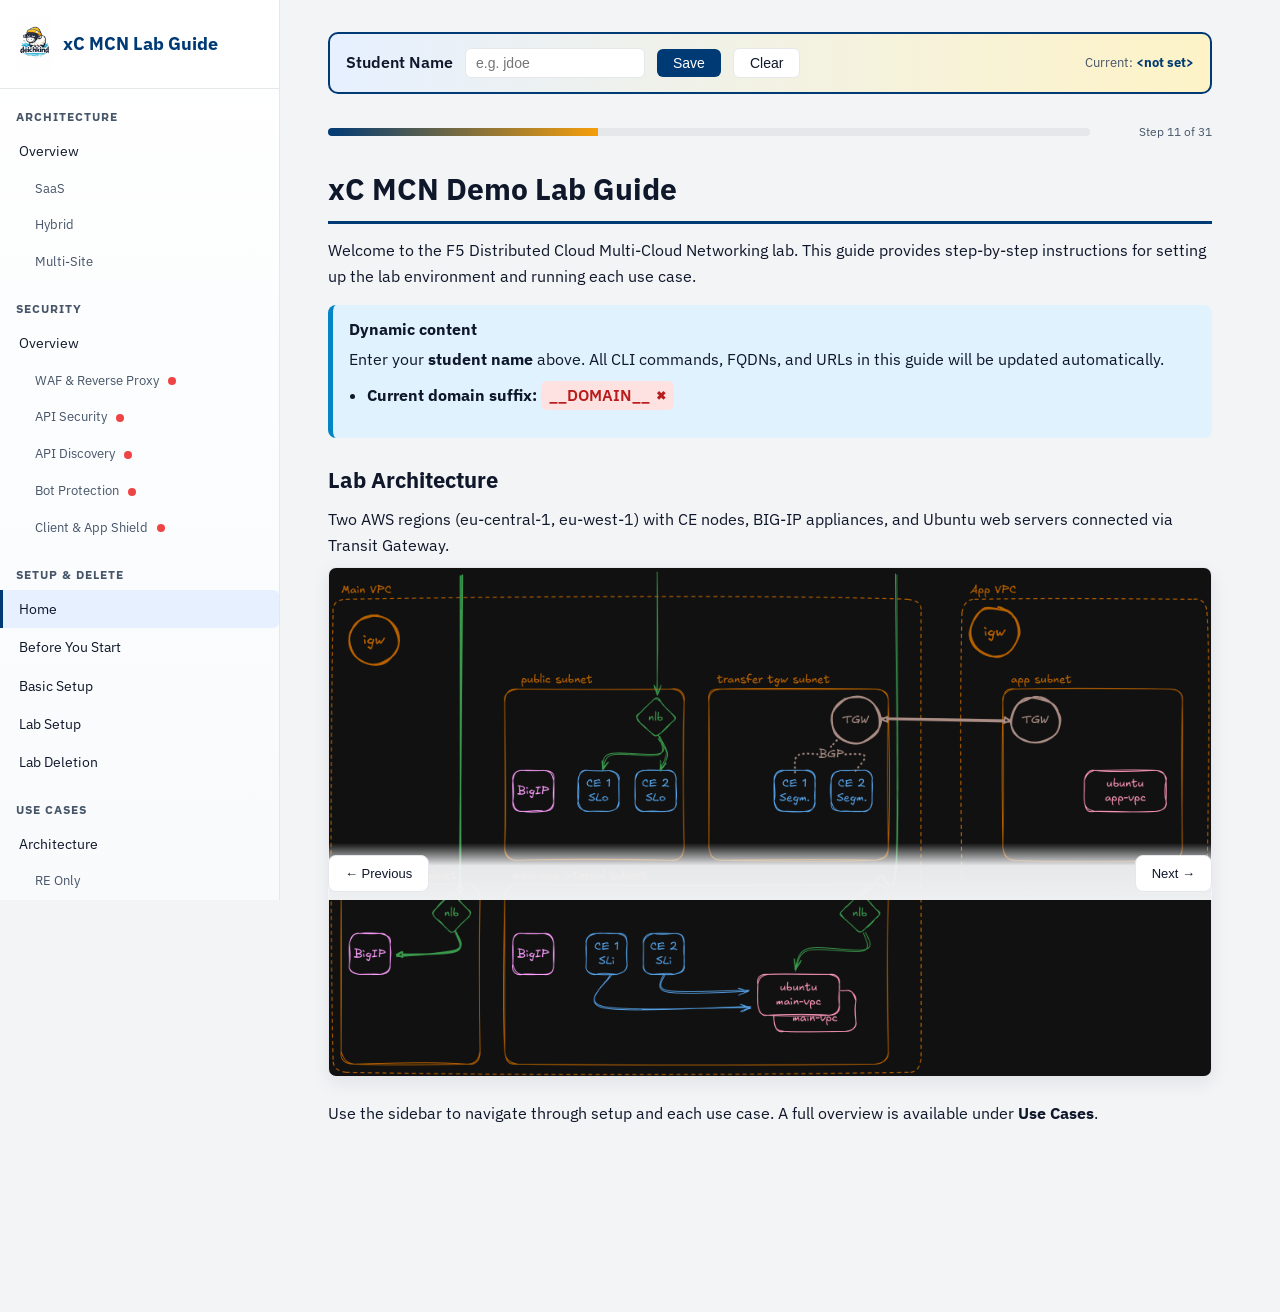
==== commit ffa142af: "docs: add update-ip command to lab guide, AGENTS.md, setup-init README, and TL;DR teardown" ====
--- a/docs/lab-guide/index.html
+++ b/docs/lab-guide/index.html
@@ -624,6 +624,7 @@
       <tr><th>Command</th><th>Description</th></tr>
       <tr><td><code>./setup-init/bin/initialize.sh init</code></td><td>Full initialization: IP detection, CA, AWS credentials, xC cert, Anycast IP, Terraform deploy</td></tr>
       <tr><td><code>./setup-init/bin/initialize.sh update-creds</code></td><td>Update AWS credentials only (after STS token rotation)</td></tr>
+      <tr><td><code>./setup-init/bin/initialize.sh update-ip</code></td><td>[BETA] Update public IP and refresh Security Groups (e.g. after VPN reconnect)</td></tr>
       <tr><td><code>./setup-init/bin/initialize.sh generate-ca</code></td><td>Generate Certificate Authority only (no Terraform, no AWS)</td></tr>
     </table>
 
@@ -1379,6 +1380,9 @@
     <h2>Update Credentials (after STS rotation)</h2>
 <pre><code>./setup-init/bin/initialize.sh update-creds</code></pre>
 
+    <h2>Update Public IP (after VPN reconnect)</h2>
+<pre><code>./setup-init/bin/initialize.sh update-ip</code></pre>
+
     <h2>Destroy</h2>
 <pre><code># Update expired creds first
 ./setup-init/bin/initialize.sh update-creds
